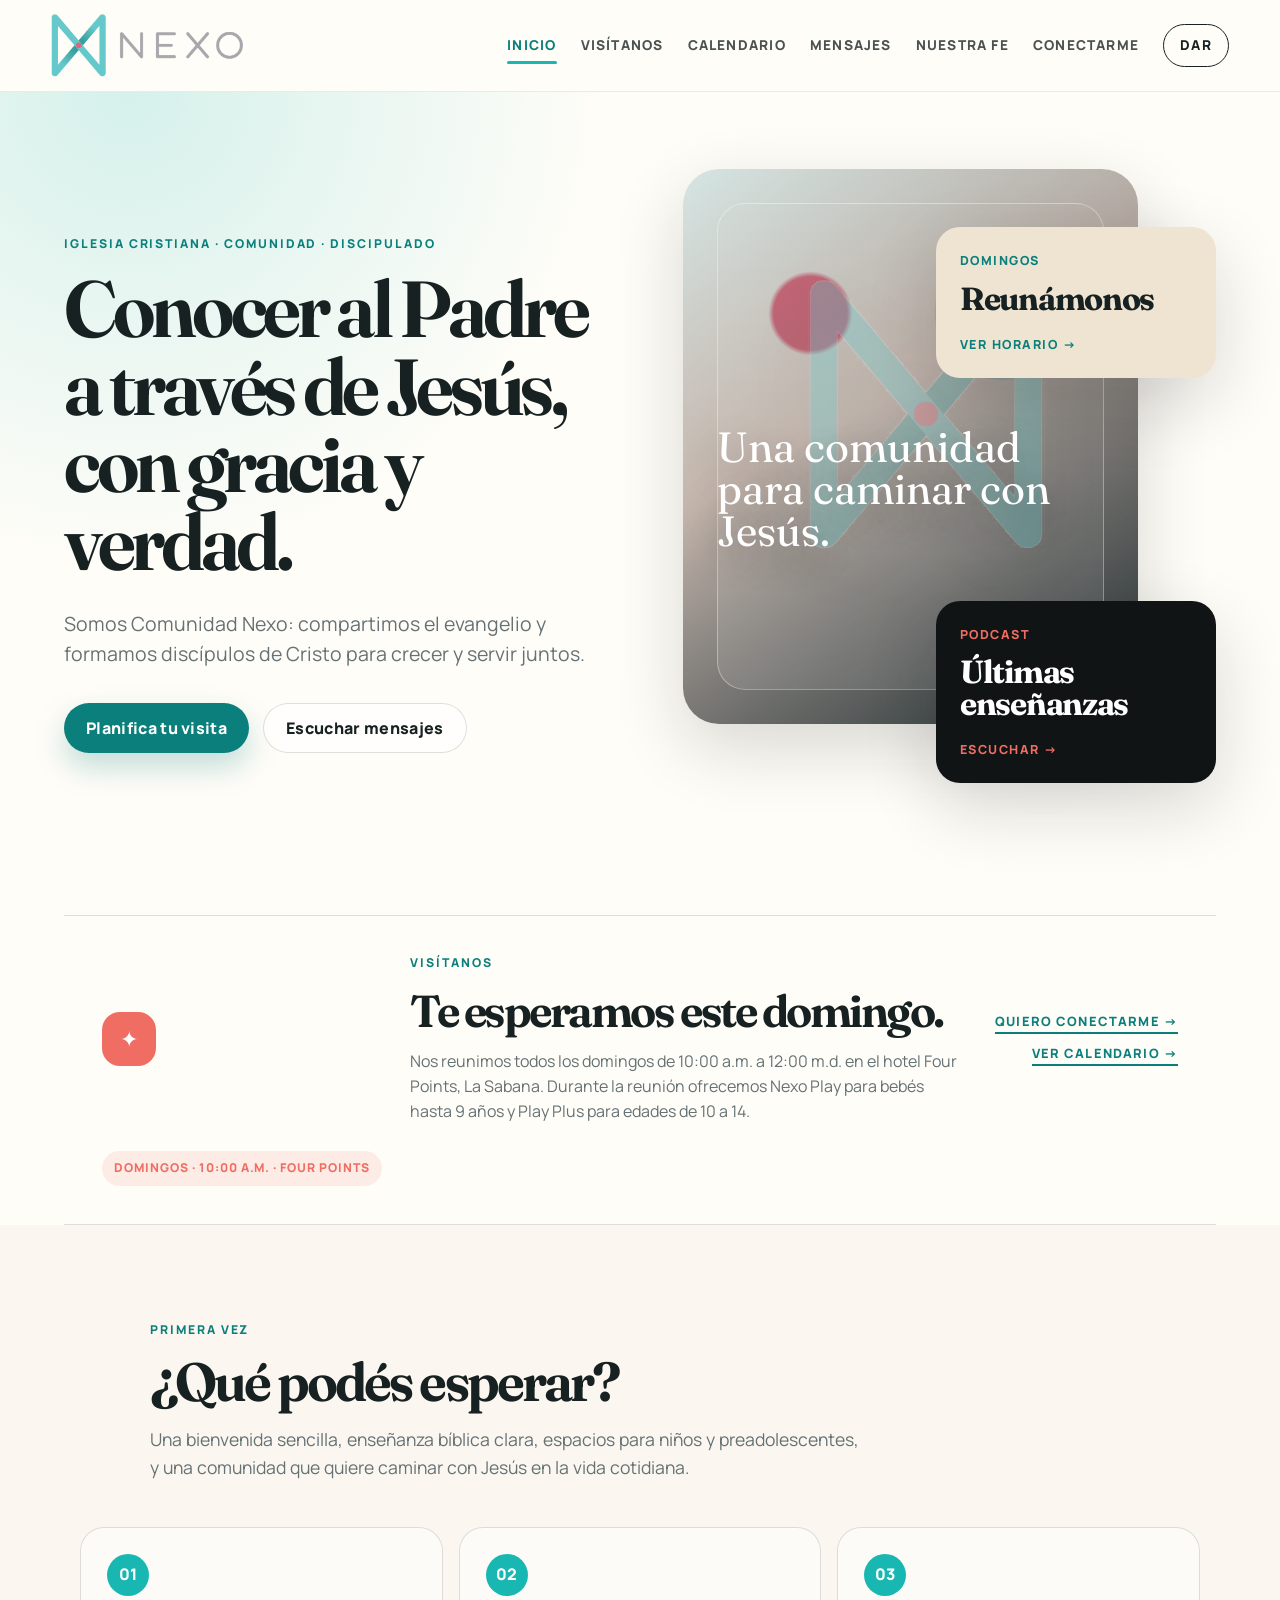
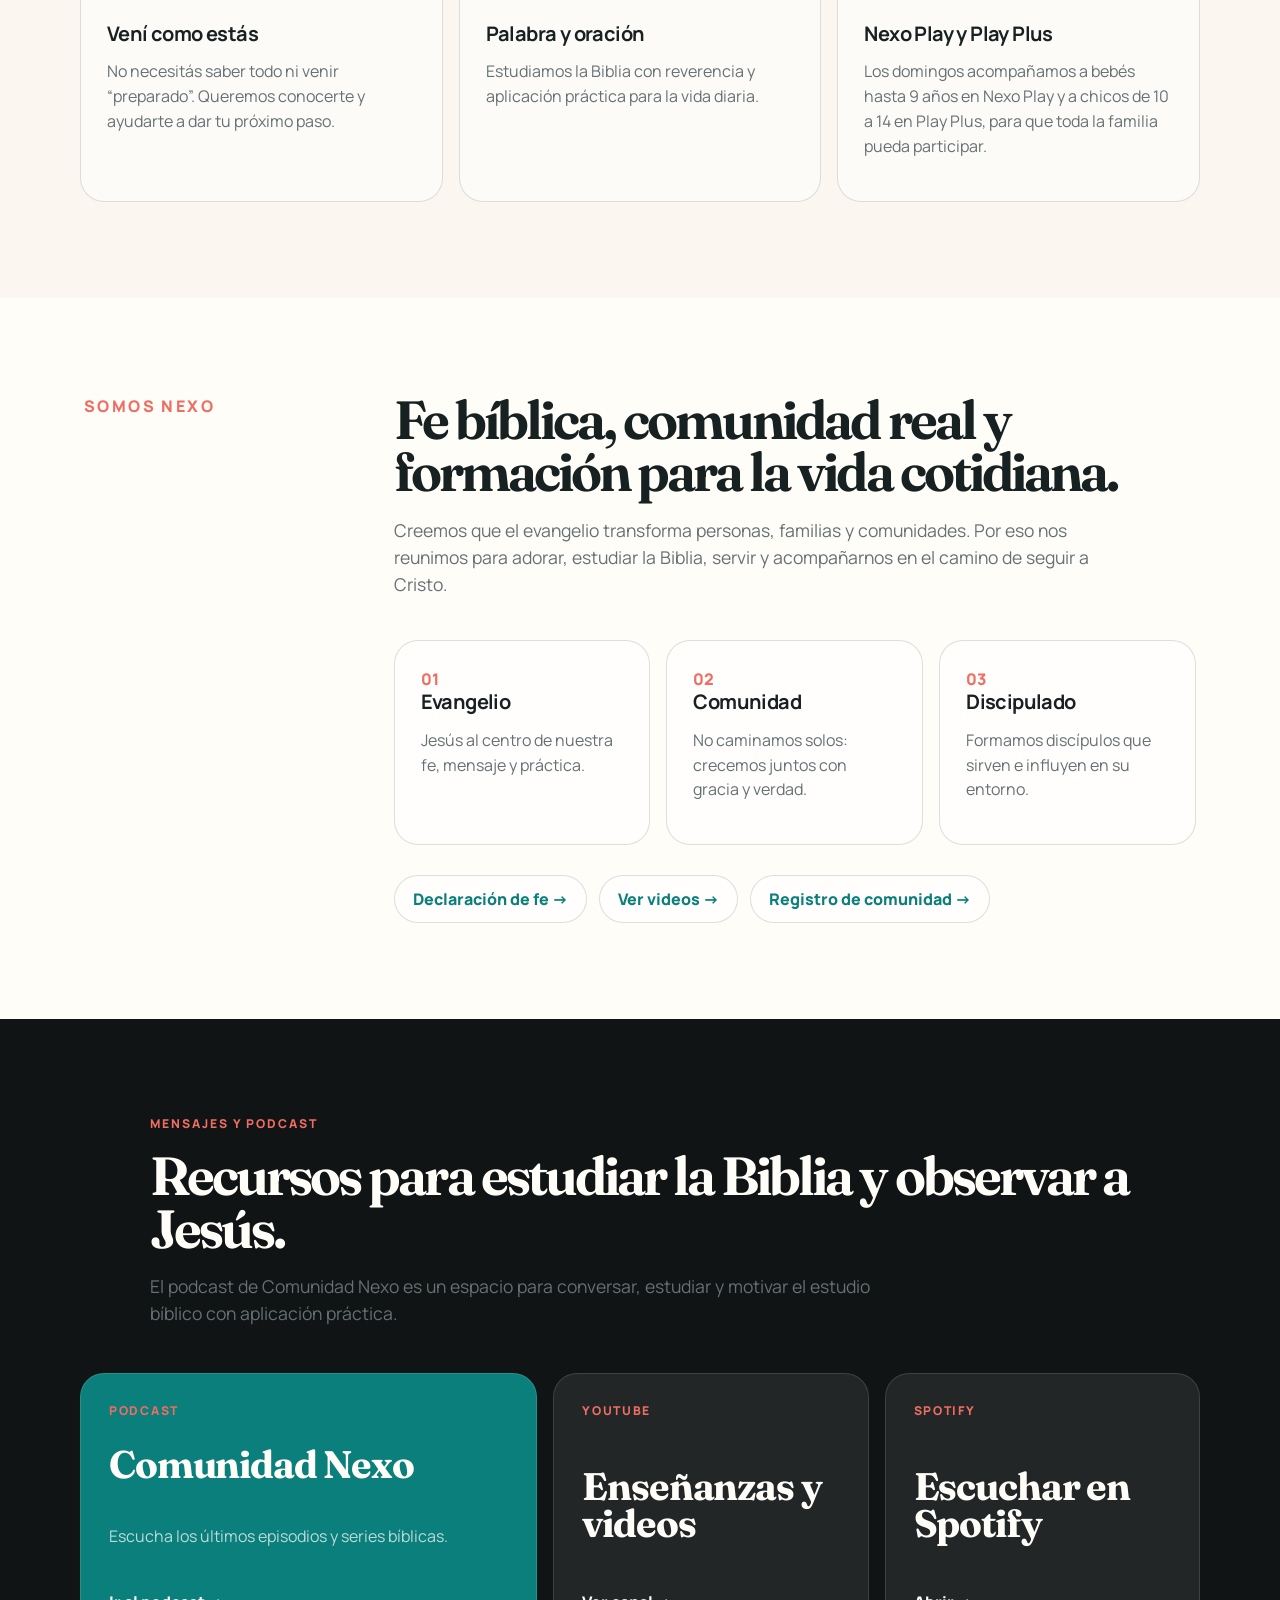
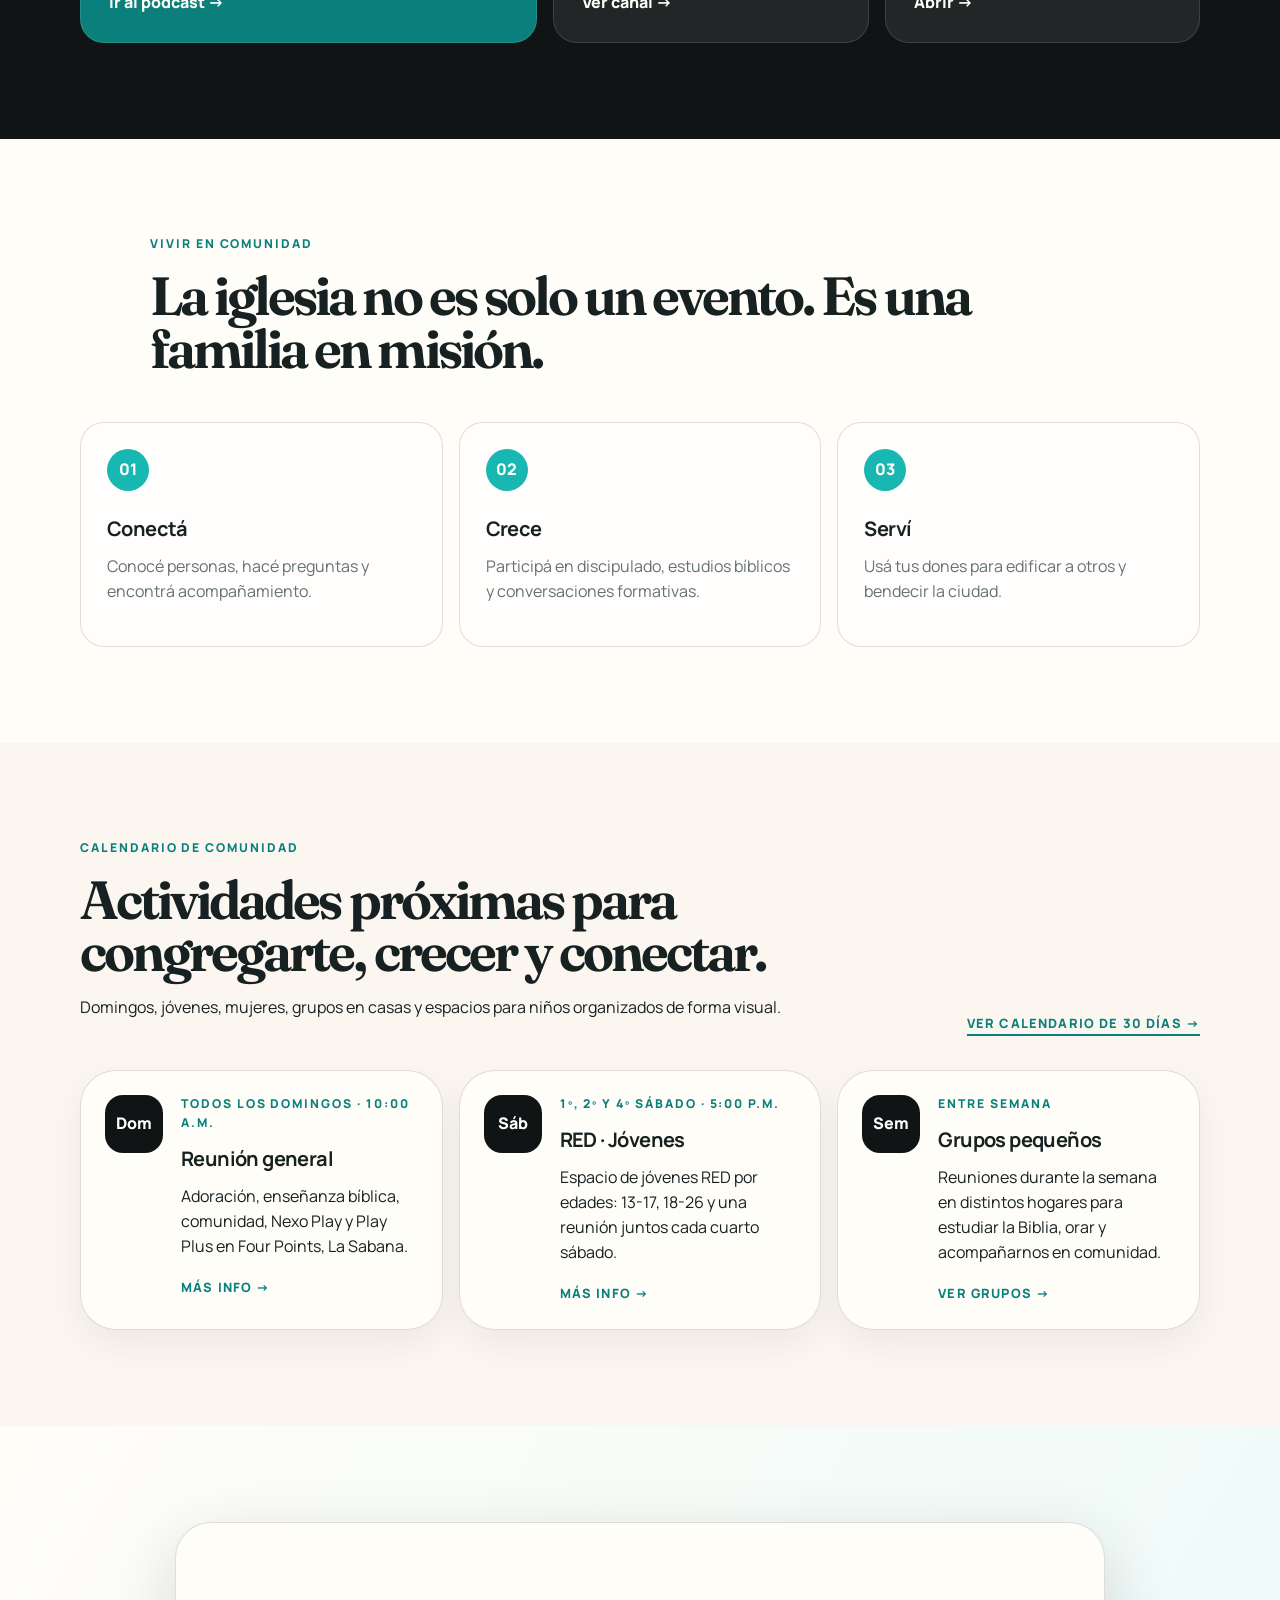
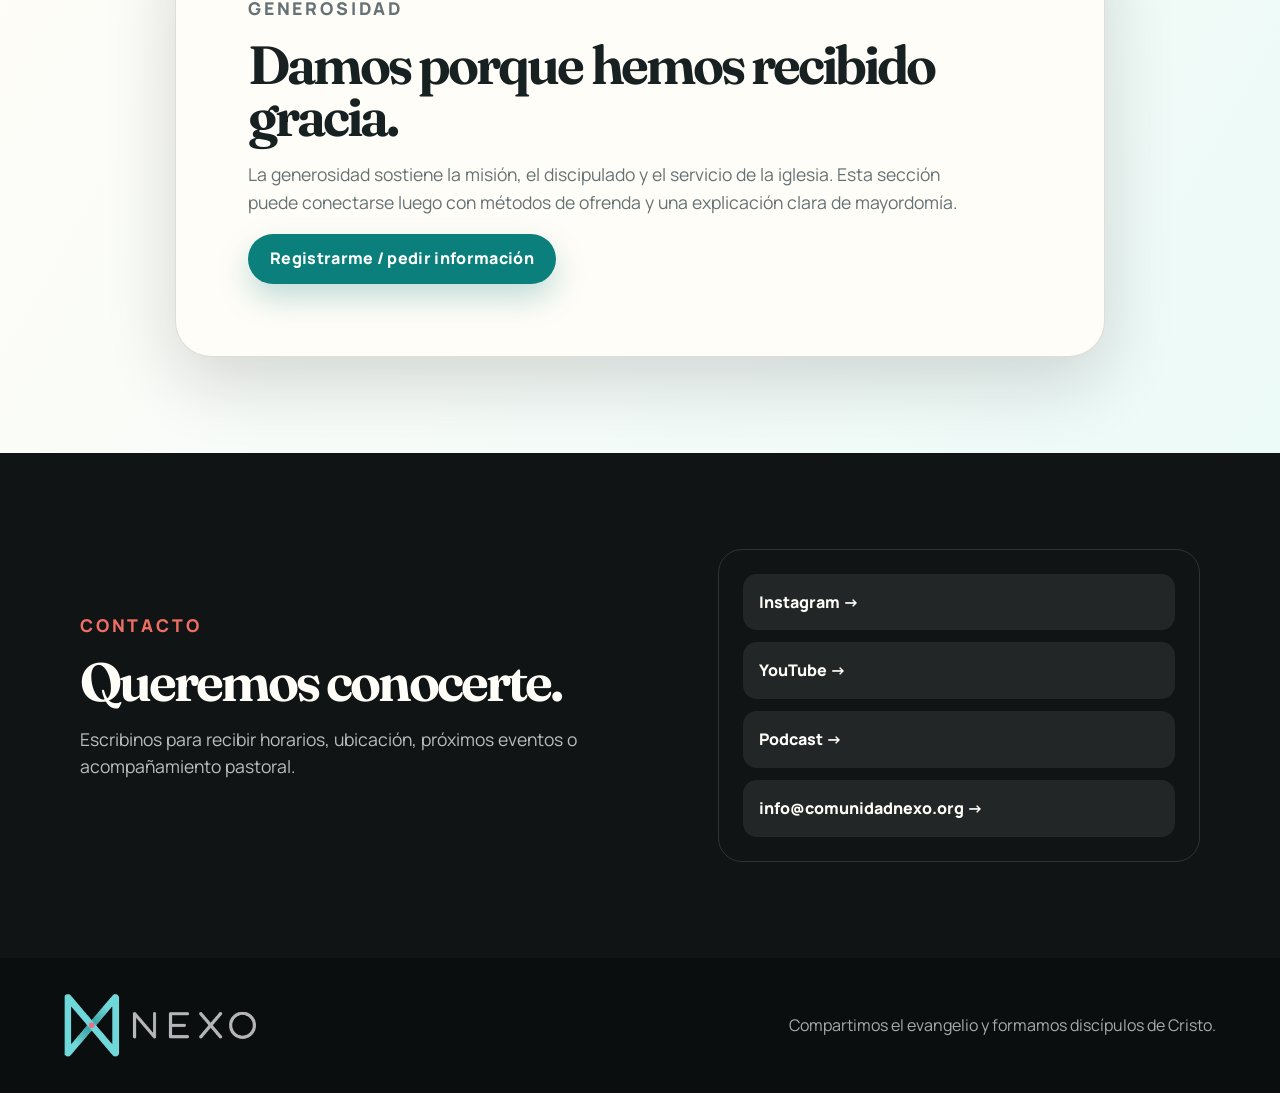
==== index.html @ e455e0e4 "Add real Vertice groups and RED youth details" ====
<!doctype html>
<html lang="es">
<head>
  <meta charset="utf-8" />
  <meta name="viewport" content="width=device-width, initial-scale=1" />
  <title>Comunidad Nexo | Iglesia cristiana</title>
  <meta name="description" content="Comunidad cristiana enfocada en compartir el evangelio y formar discípulos de Cristo con gracia y verdad." />
  <meta property="og:title" content="Comunidad Nexo" />
  <meta property="og:description" content="Conocer al Padre a través de Jesús, con gracia y verdad." />
  <meta property="og:type" content="website" />
  <meta name="theme-color" content="#19b7b2" />
  <link rel="icon" type="image/png" href="assets/nexo-icon-clean-web.png" />
  <link rel="preconnect" href="https://fonts.googleapis.com">
  <link rel="preconnect" href="https://fonts.gstatic.com" crossorigin>
  <link href="https://fonts.googleapis.com/css2?family=Fraunces:opsz,wght@9..144,500;9..144,650;9..144,750&family=Manrope:wght@400;500;600;700;800&display=swap" rel="stylesheet">
  <link rel="stylesheet" href="styles.css?v=20260529-red-vertice" />
</head>
<body>
  <header class="site-header" data-header>
    <a href="index.html" class="brand" aria-label="Comunidad Nexo inicio">
      <img class="brand-logo" src="assets/nexo-logo-clean-web.png" alt="Comunidad Nexo" />
    </a>
    <button class="menu-toggle" data-menu-toggle aria-label="Abrir menú" aria-expanded="false"><span></span><span></span></button>
    <nav class="nav" data-nav aria-label="Navegación principal">
      <a href="index.html" class="active">Inicio</a><a href="index.html#visitanos" class="">Visítanos</a><a href="calendario.html" class="">Calendario</a><a href="videos.html" class="">Mensajes</a><a href="declaracion-de-fe.html" class="">Nuestra fe</a><a href="registro.html" class="">Conectarme</a><a href="index.html#dar" class="nav-pill">Dar</a>
    </nav>
  </header>

  <main id="inicio">
    <section class="hero section-pad">
      <div class="hero-grid">
        <div class="hero-copy reveal">
          <p class="eyebrow">Iglesia cristiana · Comunidad · Discipulado</p>
          <h1>Conocer al Padre a través de Jesús, con gracia y verdad.</h1>
          <p class="lead">Somos Comunidad Nexo: compartimos el evangelio y formamos discípulos de Cristo para crecer y servir juntos.</p>
          <div class="hero-actions">
            <a class="btn btn-primary" href="#visitanos">Planifica tu visita</a>
            <a class="btn btn-ghost" href="#mensajes">Escuchar mensajes</a>
          </div>
        </div>

        <div class="hero-visual reveal" aria-label="Comunidad Nexo">
          <div class="photo-card photo-main">
            <img class="hero-logo-mark" src="assets/nexo-icon-clean-web.png" alt="" aria-hidden="true" />
            <div class="photo-gradient"></div>
            <div class="photo-caption">Una comunidad para caminar con Jesús.</div>
          </div>
          <a class="quick-card card-visit" href="#visitanos">
            <span>Domingos</span>
            <strong>Reunámonos</strong>
            <em>ver horario →</em>
          </a>
          <a class="quick-card card-message" href="#mensajes">
            <span>Podcast</span>
            <strong>Últimas enseñanzas</strong>
            <em>escuchar →</em>
          </a>
        </div>
      </div>
    </section>

    <section id="visitanos" class="visit-strip reveal" aria-labelledby="visit-title">
      <div class="nexo-symbol" aria-hidden="true">✦</div>
      <div>
        <p class="eyebrow">Visítanos</p>
        <h2 id="visit-title">Te esperamos este domingo.</h2>
        <p>Nos reunimos todos los domingos de 10:00 a.m. a 12:00 m.d. en el hotel Four Points, La Sabana. Durante la reunión ofrecemos Nexo Play para bebés hasta 9 años y Play Plus para edades de 10 a 14.</p>
      </div>
      <div class="visit-actions">
        <a class="text-link" href="registro.html">Quiero conectarme →</a>
        <a class="text-link" href="calendario.html">Ver calendario →</a>
      </div>
    </section>

    <section id="que-esperar" class="section-pad soft-section">
      <div class="section-heading reveal">
        <p class="eyebrow">Primera vez</p>
        <h2>¿Qué podés esperar?</h2>
        <p>Una bienvenida sencilla, enseñanza bíblica clara, espacios para niños y preadolescentes, y una comunidad que quiere caminar con Jesús en la vida cotidiana.</p>
      </div>
      <div class="path-grid reveal">
        <article><div class="path-number">01</div><h3>Vení como estás</h3><p>No necesitás saber todo ni venir “preparado”. Queremos conocerte y ayudarte a dar tu próximo paso.</p></article>
        <article><div class="path-number">02</div><h3>Palabra y oración</h3><p>Estudiamos la Biblia con reverencia y aplicación práctica para la vida diaria.</p></article>
        <article><div class="path-number">03</div><h3>Nexo Play y Play Plus</h3><p>Los domingos acompañamos a bebés hasta 9 años en Nexo Play y a chicos de 10 a 14 en Play Plus, para que toda la familia pueda participar.</p></article>
      </div>
    </section>

    <section id="somos" class="split section-pad">
      <div class="section-kicker reveal">Somos Nexo</div>
      <div class="split-content reveal">
        <h2>Fe bíblica, comunidad real y formación para la vida cotidiana.</h2>
        <p>Creemos que el evangelio transforma personas, familias y comunidades. Por eso nos reunimos para adorar, estudiar la Biblia, servir y acompañarnos en el camino de seguir a Cristo.</p>
        <div class="values-grid">
          <article>
            <span>01</span>
            <h3>Evangelio</h3>
            <p>Jesús al centro de nuestra fe, mensaje y práctica.</p>
          </article>
          <article>
            <span>02</span>
            <h3>Comunidad</h3>
            <p>No caminamos solos: crecemos juntos con gracia y verdad.</p>
          </article>
          <article>
            <span>03</span>
            <h3>Discipulado</h3>
            <p>Formamos discípulos que sirven e influyen en su entorno.</p>
          </article>
        </div>
        <div class="internal-links-row reveal">
          <a href="declaracion-de-fe.html">Declaración de fe →</a>
          <a href="videos.html">Ver videos →</a>
          <a href="registro.html">Registro de comunidad →</a>
        </div>
      </div>
    </section>

    <section id="mensajes" class="teaching section-pad dark-section">
      <div class="section-heading reveal">
        <p class="eyebrow">Mensajes y podcast</p>
        <h2>Recursos para estudiar la Biblia y observar a Jesús.</h2>
        <p>El podcast de Comunidad Nexo es un espacio para conversar, estudiar y motivar el estudio bíblico con aplicación práctica.</p>
      </div>
      <div class="teaching-grid reveal">
        <a class="teaching-card featured" href="https://nexo.buzzsprout.com/" target="_blank" rel="noopener">
          <span>Podcast</span>
          <h3>Comunidad Nexo</h3>
          <p>Escucha los últimos episodios y series bíblicas.</p>
          <em>Ir al podcast →</em>
        </a>
        <a class="teaching-card" href="https://www.youtube.com/@comunidadnexo9210" target="_blank" rel="noopener">
          <span>YouTube</span>
          <h3>Enseñanzas y videos</h3>
          <em>Ver canal →</em>
        </a>
        <a class="teaching-card" href="https://open.spotify.com/show/6SeEQK752pXimNSMB2VXi6" target="_blank" rel="noopener">
          <span>Spotify</span>
          <h3>Escuchar en Spotify</h3>
          <em>Abrir →</em>
        </a>
      </div>
    </section>

    <section id="comunidad" class="community section-pad">
      <div class="section-heading reveal">
        <p class="eyebrow">Vivir en comunidad</p>
        <h2>La iglesia no es solo un evento. Es una familia en misión.</h2>
      </div>
      <div class="path-grid reveal">
        <article>
          <div class="path-number">01</div>
          <h3>Conectá</h3>
          <p>Conocé personas, hacé preguntas y encontrá acompañamiento.</p>
        </article>
        <article>
          <div class="path-number">02</div>
          <h3>Crece</h3>
          <p>Participá en discipulado, estudios bíblicos y conversaciones formativas.</p>
        </article>
        <article>
          <div class="path-number">03</div>
          <h3>Serví</h3>
          <p>Usá tus dones para edificar a otros y bendecir la ciudad.</p>
        </article>
      </div>
    </section>

    <section id="calendario" class="events section-pad soft-section calendar-preview-section">
      <div class="events-top reveal">
        <div>
          <p class="eyebrow">Calendario de comunidad</p>
          <h2>Actividades próximas para congregarte, crecer y conectar.</h2>
          <p>Domingos, jóvenes, mujeres, grupos en casas y espacios para niños organizados de forma visual.</p>
        </div>
        <a class="text-link" href="calendario.html">Ver calendario de 30 días →</a>
      </div>
      <div class="upcoming-grid reveal">
        <article class="upcoming-card sunday"><span class="event-date">Dom</span><div><p class="eyebrow">Todos los domingos · 10:00 a.m.</p><h3>Reunión general</h3><p>Adoración, enseñanza bíblica, comunidad, Nexo Play y Play Plus en Four Points, La Sabana.</p><button class="text-link modal-trigger" data-modal-target="modal-cal-domingo">Más info →</button></div></article>
        <article class="upcoming-card youth"><span class="event-date">Sáb</span><div><p class="eyebrow">1º, 2º y 4º sábado · 5:00 p.m.</p><h3>RED · Jóvenes</h3><p>Espacio de jóvenes RED por edades: 13-17, 18-26 y una reunión juntos cada cuarto sábado.</p><button class="text-link modal-trigger" data-modal-target="modal-cal-jovenes">Más info →</button></div></article>
        <article class="upcoming-card groups"><span class="event-date">Sem</span><div><p class="eyebrow">Entre semana</p><h3>Grupos pequeños</h3><p>Reuniones durante la semana en distintos hogares para estudiar la Biblia, orar y acompañarnos en comunidad.</p><a class="text-link" href="calendario.html#grupos">Ver grupos →</a></div></article>
      </div>
    </section>

    <section id="dar" class="giving section-pad">
      <div class="giving-card reveal">
        <p class="eyebrow">Generosidad</p>
        <h2>Damos porque hemos recibido gracia.</h2>
        <p>La generosidad sostiene la misión, el discipulado y el servicio de la iglesia. Esta sección puede conectarse luego con métodos de ofrenda y una explicación clara de mayordomía.</p>
        <a class="btn btn-primary" href="registro.html">Registrarme / pedir información</a>
      </div>
    </section>

    <section id="contacto" class="contact section-pad dark-section">
      <div class="contact-grid reveal">
        <div>
          <p class="eyebrow">Contacto</p>
          <h2>Queremos conocerte.</h2>
          <p>Escribinos para recibir horarios, ubicación, próximos eventos o acompañamiento pastoral.</p>
        </div>
        <div class="contact-card">
          <a href="https://www.instagram.com/comunidad.nexo/" target="_blank" rel="noopener">Instagram →</a>
          <a href="https://www.youtube.com/@comunidadnexo9210" target="_blank" rel="noopener">YouTube →</a>
          <a href="https://nexo.buzzsprout.com/" target="_blank" rel="noopener">Podcast →</a>
          <a href="mailto:info@comunidadnexo.org">info@comunidadnexo.org →</a>
        </div>
      </div>
    </section>
  </main>

  <dialog class="belief-modal event-modal" id="modal-cal-domingo"><button class="modal-close" data-modal-close aria-label="Cerrar">×</button><p class="eyebrow">Domingos · 10:00 a.m. a 12:00 m.d.</p><h2>Reunión general</h2><p>Nos reunimos todos los domingos en el hotel Four Points, La Sabana, para adorar, estudiar la Biblia y vivir comunidad.</p><p><strong>Familias:</strong> durante la reunión hay Nexo Play para bebés hasta 9 años y Play Plus para chicos de 10 a 14.</p><a class="btn btn-primary" href="calendario.html">Abrir calendario</a></dialog>
  <dialog class="belief-modal event-modal" id="modal-cal-jovenes"><button class="modal-close" data-modal-close aria-label="Cerrar">×</button><p class="eyebrow">Jóvenes · Sábados seleccionados</p><h2>RED · Jóvenes</h2><p><strong>Primer sábado:</strong> 13 a 17 años. <strong>Segundo sábado:</strong> 18 a 26 años. <strong>Cuarto sábado:</strong> reunión juntos.</p><p>Todas las reuniones son de 5:00 p.m. a 7:00 p.m. en el hotel Four Points, La Sabana. Coordinan Daniel Arceyut y Andrés Monghalo.</p><a class="btn btn-primary" href="calendario.html">Ver próximas fechas</a></dialog>

  <footer class="footer">
    <div class="brand small">
      <img class="brand-logo footer-logo" src="assets/nexo-logo-clean-web.png" alt="Comunidad Nexo" />
    </div>
    <p>Compartimos el evangelio y formamos discípulos de Cristo.</p>
  </footer>

  <script src="script.js?v=20260529-red-vertice"></script>
</body>
</html>
---- styles.css ----
:root {
  --ink: #172122;
  --muted: #657174;
  --paper: #fbf7f0;
  --white: #fffdf8;
  --teal: #18b7b2;
  --teal-dark: #0a7f7b;
  --coral: #ef6d62;
  --sand: #efe4d2;
  --charcoal: #101415;
  --line: rgba(23, 33, 34, .14);
  --shadow: 0 24px 70px rgba(16, 20, 21, .16);
  --radius-xl: 36px;
  --radius-lg: 24px;
  --radius-md: 16px;
}

* { box-sizing: border-box; }
html { scroll-behavior: smooth; }
body {
  margin: 0;
  font-family: "Manrope", sans-serif;
  color: var(--ink);
  background: var(--white);
  line-height: 1.55;
}

a { color: inherit; text-decoration: none; }
img { max-width: 100%; display: block; }

.site-header {
  position: sticky;
  top: 0;
  z-index: 20;
  display: flex;
  align-items: center;
  justify-content: space-between;
  gap: 24px;
  padding: 14px clamp(18px, 4vw, 54px);
  background: rgba(255, 253, 248, .83);
  backdrop-filter: blur(18px);
  border-bottom: 1px solid rgba(23, 33, 34, .08);
}

.brand { display: inline-flex; align-items: center; gap: 12px; font-weight: 700; letter-spacing: -.02em; min-width: 0; }
.brand-logo { display: block; width: clamp(150px, 15vw, 220px); height: auto; object-fit: contain; }
.footer-logo { width: clamp(132px, 15vw, 210px); filter: brightness(1.08); }
.brand-text strong { color: var(--teal-dark); }
.brand.small { color: var(--white); }
.brand.small .brand-text strong { color: var(--teal); }

.brand-mark {
  position: relative;
  width: 42px;
  height: 42px;
  display: inline-block;
}
.brand-mark::before,
.brand-mark::after {
  content: "";
  position: absolute;
  inset: 18px 7px auto 7px;
  height: 6px;
  background: var(--teal);
  border-radius: 999px;
  transform: rotate(38deg);
  transform-origin: center;
}
.brand-mark::after { transform: rotate(-38deg); }
.node { position: absolute; width: 12px; height: 12px; border-radius: 50%; background: var(--teal); z-index: 1; }
.node-a { top: 4px; left: 4px; }
.node-b { top: 4px; right: 4px; }
.node-c { bottom: 4px; left: 4px; }
.node-d { bottom: 4px; right: 4px; }
.node-center { width: 14px; height: 14px; top: 14px; left: 14px; background: var(--coral); box-shadow: 0 0 0 5px var(--white); }

.nav { display: flex; align-items: center; gap: 24px; font-size: .85rem; font-weight: 800; text-transform: uppercase; letter-spacing: .09em; }
.nav a:not(.nav-pill) { opacity: .78; }
.nav a:hover { color: var(--teal-dark); opacity: 1; }
.nav-pill { padding: 10px 16px; border: 1px solid var(--ink); border-radius: 999px; }
.menu-toggle { display: none; border: 0; background: transparent; width: 44px; height: 44px; }
.menu-toggle span { display: block; height: 2px; background: var(--ink); margin: 7px 0; }

.section-pad { padding: clamp(72px, 10vw, 136px) clamp(20px, 5vw, 72px); }
.hero { padding-top: clamp(54px, 8vw, 106px); background: radial-gradient(circle at 10% 0%, rgba(24, 183, 178, .18), transparent 34%), var(--white); }
.hero-grid { max-width: 1240px; margin: 0 auto; display: grid; grid-template-columns: 1.02fr .98fr; gap: clamp(34px, 6vw, 86px); align-items: center; }
.eyebrow { margin: 0 0 16px; color: var(--teal-dark); font-size: .76rem; text-transform: uppercase; letter-spacing: .16em; font-weight: 900; }
h1, h2, h3 { margin: 0; line-height: .98; letter-spacing: -.055em; }
h1, h2 { font-family: "Fraunces", serif; font-weight: 650; }
h1 { font-size: clamp(3.3rem, 8.4vw, 8rem); max-width: 820px; }
h2 { font-size: clamp(2.3rem, 5.4vw, 5rem); }
h3 { font-size: 1.25rem; letter-spacing: -.03em; }
.lead { max-width: 640px; color: var(--muted); font-size: clamp(1.1rem, 2vw, 1.35rem); margin: 28px 0 0; }
.hero-actions { display: flex; gap: 14px; flex-wrap: wrap; margin-top: 34px; }
.btn { display: inline-flex; align-items: center; justify-content: center; min-height: 50px; padding: 0 22px; border-radius: 999px; font-weight: 900; letter-spacing: .02em; transition: transform .2s ease, box-shadow .2s ease, background .2s ease; }
.btn:hover { transform: translateY(-2px); }
.btn-primary { color: white; background: var(--teal-dark); box-shadow: 0 14px 30px rgba(10, 127, 123, .25); }
.btn-ghost { border: 1px solid var(--line); background: rgba(255,255,255,.55); }

.hero-visual { position: relative; min-height: 650px; }
.photo-card { border-radius: var(--radius-xl); overflow: hidden; box-shadow: var(--shadow); }
.photo-main {
  position: absolute;
  inset: 0 78px 95px 0;
  background:
    linear-gradient(135deg, rgba(16,20,21,.08), rgba(16,20,21,.5)),
    radial-gradient(circle at 28% 26%, rgba(224,94,119,.85) 0 7%, transparent 8%),
    radial-gradient(circle at 70% 26%, rgba(100,198,200,.8) 0 12%, transparent 13%),
    linear-gradient(150deg, #e6f7f5, #f7e3d7 42%, #415256);
}
.photo-main::before {
  content: ""; position: absolute; inset: 34px; border-radius: 28px; border: 1px solid rgba(255,255,255,.34);
  background: linear-gradient(180deg, transparent, rgba(255,255,255,.1));
}
.photo-main::after {
  content: "";
  position: absolute;
  inset: 0;
  background: radial-gradient(circle at 50% 50%, rgba(255,255,255,.08), transparent 44%);
  pointer-events: none;
}
.hero-logo-mark {
  position: absolute;
  width: clamp(190px, 28vw, 360px);
  right: 7%;
  top: 12%;
  opacity: .32;
  filter: saturate(1.05) drop-shadow(0 24px 40px rgba(16,20,21,.18));
}
.photo-caption { position: absolute; left: 34px; bottom: 172px; color: white; font-family: "Fraunces", serif; font-size: clamp(1.8rem, 3.3vw, 3rem); line-height: 1; max-width: 360px; z-index: 2; text-shadow: 0 14px 34px rgba(0,0,0,.34); }
.quick-card { position: absolute; right: 0; width: min(280px, 48vw); padding: 24px; border-radius: var(--radius-lg); background: var(--sand); box-shadow: var(--shadow); }
.quick-card span, .quick-card em { display: block; font-size: .78rem; text-transform: uppercase; letter-spacing: .12em; font-weight: 900; color: var(--teal-dark); font-style: normal; }
.quick-card strong { display: block; margin: 12px 0 20px; font-family: "Fraunces", serif; font-size: 2rem; line-height: 1; letter-spacing: -.04em; }
.card-visit { top: 58px; }
.card-message { bottom: 36px; background: var(--charcoal); color: white; }
.card-message em, .card-message span { color: var(--coral); }

.visit-strip { margin: 0 clamp(20px, 5vw, 72px); padding: 38px; border-block: 1px solid var(--line); display: grid; grid-template-columns: auto 1fr auto; gap: 28px; align-items: center; }
.visit-strip h2 { font-size: clamp(1.8rem, 3.5vw, 3.4rem); }
.visit-strip p:not(.eyebrow) { color: var(--muted); margin-bottom: 0; }
.nexo-symbol { width: 54px; height: 54px; display: grid; place-items: center; border-radius: 18px; color: white; background: var(--coral); font-size: 1.35rem; }
.visit-actions { display: flex; flex-direction: column; align-items: flex-end; gap: 10px; }
.text-link { font-weight: 900; text-transform: uppercase; font-size: .8rem; letter-spacing: .09em; border-bottom: 2px solid currentColor; color: var(--teal-dark); }

.split { max-width: 1240px; margin: 0 auto; display: grid; grid-template-columns: 220px 1fr; gap: clamp(32px, 7vw, 100px); }
.section-kicker { color: var(--coral); font-weight: 900; text-transform: uppercase; letter-spacing: .15em; }
.split-content > p, .section-heading > p:not(.eyebrow), .giving-card p, .contact p { color: var(--muted); font-size: 1.1rem; max-width: 720px; }
.values-grid { display: grid; grid-template-columns: repeat(3, 1fr); gap: 16px; margin-top: 42px; }
.values-grid article, .path-grid article { padding: 26px; border: 1px solid var(--line); border-radius: var(--radius-lg); background: rgba(255,255,255,.55); }
.values-grid span { color: var(--coral); font-weight: 900; }
.values-grid p, .path-grid p, .event-list p { color: var(--muted); }

.dark-section { background: var(--charcoal); color: var(--white); }
.dark-section .eyebrow { color: var(--coral); }
.dark-section p { color: rgba(255,255,255,.72); }
.section-heading { max-width: 980px; margin: 0 auto 46px; }
.teaching-grid { max-width: 1120px; margin: 0 auto; display: grid; grid-template-columns: 1.45fr 1fr 1fr; gap: 16px; }
.teaching-card { min-height: 270px; padding: 28px; border-radius: var(--radius-lg); background: rgba(255,255,255,.08); border: 1px solid rgba(255,255,255,.12); display: flex; flex-direction: column; justify-content: space-between; transition: transform .2s ease, background .2s ease; }
.teaching-card:hover { transform: translateY(-4px); background: rgba(255,255,255,.13); }
.teaching-card.featured { background: var(--teal-dark); }
.teaching-card span { color: var(--coral); font-size: .76rem; font-weight: 900; text-transform: uppercase; letter-spacing: .14em; }
.teaching-card h3 { font-family: "Fraunces", serif; font-size: clamp(1.8rem, 3vw, 3rem); }
.teaching-card em { font-style: normal; font-weight: 900; }

.path-grid { max-width: 1120px; margin: 0 auto; display: grid; grid-template-columns: repeat(3, 1fr); gap: 16px; }
.path-number { width: 42px; height: 42px; border-radius: 50%; display: grid; place-items: center; background: var(--teal); color: white; font-weight: 900; margin-bottom: 28px; }
.soft-section { background: var(--paper); }
.events-top { max-width: 1120px; margin: 0 auto 34px; display: flex; justify-content: space-between; align-items: flex-end; gap: 24px; }
.events-top h2 { max-width: 780px; }
.event-list { max-width: 1120px; margin: 0 auto; display: grid; grid-template-columns: repeat(3, 1fr); gap: 16px; }
.event-list article { padding: 22px; background: var(--white); border-radius: var(--radius-lg); border: 1px solid var(--line); display: flex; gap: 18px; }
.event-date { flex: 0 0 58px; height: 58px; display: grid; place-items: center; border-radius: 18px; background: var(--charcoal); color: white; font-weight: 900; }

.giving { background: linear-gradient(120deg, var(--white), #ecfaf8); }
.giving-card { max-width: 930px; margin: 0 auto; padding: clamp(34px, 6vw, 72px); border-radius: var(--radius-xl); background: var(--white); border: 1px solid var(--line); box-shadow: var(--shadow); }
.contact-grid { max-width: 1120px; margin: 0 auto; display: grid; grid-template-columns: 1fr .8fr; gap: 36px; align-items: center; }
.contact-card { padding: 24px; border: 1px solid rgba(255,255,255,.13); border-radius: var(--radius-lg); display: grid; gap: 12px; }
.contact-card a { padding: 16px; border-radius: 14px; background: rgba(255,255,255,.08); font-weight: 900; }
.footer { padding: 36px clamp(20px, 5vw, 72px); background: #0b0e0f; color: rgba(255,255,255,.65); display: flex; justify-content: space-between; gap: 24px; align-items: center; }

.reveal { opacity: 1; transform: none; }
.reveal.is-visible { opacity: 1; transform: none; }

@media (max-width: 900px) {
  .menu-toggle { display: block; }
  .nav { position: fixed; inset: 81px 16px auto 16px; padding: 22px; border-radius: 24px; background: var(--white); box-shadow: var(--shadow); flex-direction: column; align-items: stretch; transform: translateY(-16px); opacity: 0; pointer-events: none; transition: .2s ease; }
  .nav.is-open { opacity: 1; pointer-events: auto; transform: none; }
  .hero-grid, .split, .contact-grid { grid-template-columns: 1fr; }
  .hero-visual { min-height: 560px; }
  .photo-main { inset: 0 0 110px 0; }
  .visit-strip { grid-template-columns: 1fr; }
  .visit-actions { align-items: flex-start; }
  .values-grid, .teaching-grid, .path-grid, .event-list { grid-template-columns: 1fr; }
  .events-top, .footer { flex-direction: column; align-items: flex-start; }
}

@media (max-width: 560px) {
  .brand-logo { width: 132px; }
  h1 { font-size: clamp(3rem, 17vw, 5.1rem); }
  .hero-visual { min-height: 500px; }
  .quick-card { width: 78%; }
  .card-visit { top: auto; bottom: 154px; }
  .card-message { bottom: 18px; }
}


/* Multipage demo improvements */
.nav a.active { color: var(--teal-dark); opacity: 1; }
.page-hero {
  padding: clamp(86px, 12vw, 150px) clamp(20px, 5vw, 72px) clamp(56px, 8vw, 96px);
  background: radial-gradient(circle at 12% 8%, rgba(24,183,178,.18), transparent 32%), var(--white);
}
.page-hero h1, .page-hero .lead { max-width: 1050px; }
.page-hero h1 { font-size: clamp(3rem, 7vw, 7.2rem); }
.faith-hero { background: radial-gradient(circle at 88% 20%, rgba(239,109,98,.18), transparent 30%), var(--white); }
.video-hero { background: linear-gradient(135deg, var(--charcoal), #243638); color: var(--white); }
.video-hero .lead { color: rgba(255,255,255,.72); }
.register-hero { background: radial-gradient(circle at 20% 0%, rgba(24,183,178,.22), transparent 34%), #f8f1e6; }
.internal-links-row { margin-top: 30px; display: flex; gap: 12px; flex-wrap: wrap; }
.internal-links-row a, .resource-link {
  display: inline-flex; align-items: center; min-height: 48px; padding: 0 18px; border: 1px solid var(--line); border-radius: 999px; font-weight: 900; color: var(--teal-dark); background: rgba(255,255,255,.62);
}
.belief-layout { max-width: 1240px; margin: 0 auto; display: grid; grid-template-columns: .78fr 1.3fr; gap: clamp(32px, 6vw, 78px); align-items: start; }
.belief-aside { position: sticky; top: 104px; padding: 32px; border-radius: var(--radius-xl); background: var(--charcoal); color: var(--white); }
.belief-aside p:not(.eyebrow) { color: rgba(255,255,255,.72); }
.belief-grid { display: grid; grid-template-columns: repeat(2, 1fr); gap: 16px; }
.belief-grid article, .thought-list article, .video-grid article {
  padding: 26px; border-radius: var(--radius-lg); border: 1px solid var(--line); background: var(--white);
}
.belief-grid span, .video-grid span { display:block; margin-bottom: 18px; color: var(--coral); font-weight: 900; letter-spacing: .12em; font-size: .76rem; text-transform: uppercase; }
.belief-grid p, .thought-list p, .video-grid p { color: var(--muted); }
.thinking-section .section-heading { margin-left: 0; }
.thought-list { max-width: 1120px; margin: 0 auto; display: grid; grid-template-columns: repeat(3,1fr); gap: 16px; }
.video-feature { max-width: 1240px; margin: 0 auto; display: grid; grid-template-columns: 1.4fr .65fr; gap: 20px; align-items: stretch; }
.video-placeholder { min-height: 440px; border-radius: var(--radius-xl); background: linear-gradient(135deg, rgba(16,20,21,.85), rgba(10,127,123,.72)), radial-gradient(circle at 76% 22%, rgba(239,109,98,.8), transparent 16%); color: var(--white); padding: clamp(28px, 5vw, 54px); display: flex; align-items: flex-end; box-shadow: var(--shadow); }
.video-placeholder h2 { max-width: 720px; }
.video-placeholder p:not(.eyebrow) { color: rgba(255,255,255,.72); }
.video-side { padding: 28px; border-radius: var(--radius-xl); border: 1px solid var(--line); background: var(--white); display: flex; flex-direction: column; gap: 14px; justify-content: center; }
.video-grid { max-width: 1120px; margin: 0 auto; display: grid; grid-template-columns: repeat(3,1fr); gap: 16px; }
.video-grid a { color: var(--teal-dark); font-weight: 900; }
.registration-layout { max-width: 1240px; margin: 0 auto; display: grid; grid-template-columns: .75fr 1.25fr; gap: clamp(30px, 6vw, 76px); align-items: start; }
.form-intro { padding: 32px; border-radius: var(--radius-xl); background: var(--charcoal); color: var(--white); position: sticky; top: 104px; }
.form-intro p { color: rgba(255,255,255,.72); }
.privacy-note { margin-top: 26px; padding: 18px; border-radius: 18px; background: rgba(255,255,255,.08); color: rgba(255,255,255,.82); }
.community-form { display: grid; grid-template-columns: repeat(2,1fr); gap: 16px; padding: clamp(22px, 4vw, 38px); border-radius: var(--radius-xl); background: var(--white); border: 1px solid var(--line); box-shadow: var(--shadow); }
.community-form label { display: grid; gap: 8px; font-weight: 900; }
.community-form input, .community-form select, .community-form textarea { width: 100%; border: 1px solid var(--line); border-radius: 16px; padding: 14px 15px; font: inherit; background: #fffdfa; color: var(--ink); }
.community-form input:focus, .community-form select:focus, .community-form textarea:focus { outline: 3px solid rgba(24,183,178,.18); border-color: var(--teal); }
.community-form .full { grid-column: 1 / -1; }
.community-form .check { display: flex; align-items: flex-start; gap: 10px; color: var(--muted); font-weight: 700; }
.community-form .check input { width: auto; margin-top: 5px; }
.form-actions { display: flex; gap: 12px; flex-wrap: wrap; }
.form-status { color: var(--teal-dark); font-weight: 900; min-height: 1.5em; }
@media (max-width: 900px) {
  .belief-layout, .video-feature, .registration-layout { grid-template-columns: 1fr; }
  .belief-aside, .form-intro { position: static; }
  .belief-grid, .thought-list, .video-grid, .community-form { grid-template-columns: 1fr; }
}

.video-embed-card { min-height: 440px; border-radius: var(--radius-xl); overflow: hidden; background: var(--charcoal); box-shadow: var(--shadow); }
.video-embed-card iframe { width: 100%; height: 100%; min-height: 440px; border: 0; display: block; }
.video-card img { width: 100%; aspect-ratio: 16 / 9; object-fit: cover; border-radius: 18px; margin-bottom: 18px; background: var(--charcoal); }


/* Full faith declaration document */
.faith-doc-section { background: linear-gradient(180deg, var(--white), var(--paper)); }
.faith-document {
  max-width: 980px;
  margin: 0 auto;
  padding: clamp(28px, 5vw, 64px);
  border: 1px solid var(--line);
  border-radius: var(--radius-xl);
  background: var(--white);
  box-shadow: var(--shadow);
}
.faith-document h2 {
  margin: 3rem 0 1.4rem;
  padding-top: 1.8rem;
  border-top: 1px solid var(--line);
  color: var(--teal-dark);
  font-size: clamp(2rem, 4vw, 3.7rem);
}
.faith-document h2:first-child { margin-top: 0; padding-top: 0; border-top: 0; }
.faith-document h3 {
  margin: 2.2rem 0 .85rem;
  font-family: "Fraunces", serif;
  font-size: clamp(1.55rem, 2.5vw, 2.4rem);
  color: var(--ink);
}
.faith-document p { color: #384649; font-size: 1.03rem; line-height: 1.78; margin: .8rem 0; }
.faith-document .support-label {
  margin-top: 1.3rem;
  color: var(--coral);
  font-size: .78rem;
  font-weight: 900;
  text-transform: uppercase;
  letter-spacing: .15em;
}
.faith-document .scripture-ref {
  margin: 1.05rem 0 .2rem;
  color: var(--teal-dark);
  font-weight: 900;
  line-height: 1.35;
}
@media (max-width: 560px) {
  .faith-document { padding: 22px; border-radius: 24px; }
  .faith-document p { font-size: .98rem; }
}


/* UX polish pass from content creation agent */
[id] { scroll-margin-top: 112px; }
.nav a { white-space: nowrap; }
.nav a.active { position: relative; }
.nav a.active::after { content: ""; position: absolute; left: 0; right: 0; bottom: -8px; height: 3px; border-radius: 999px; background: var(--teal); }
.site-header a:focus-visible, .btn:focus-visible, input:focus-visible, textarea:focus-visible, select:focus-visible { outline: 3px solid rgba(24,183,178,.35); outline-offset: 3px; }
.media-chips { max-width: 1120px; margin: -44px auto 0; padding: 0 clamp(20px,5vw,72px); display: flex; gap: 10px; flex-wrap: wrap; }
.media-chips a { display: inline-flex; min-height: 42px; align-items: center; padding: 0 16px; border-radius: 999px; background: var(--white); border: 1px solid var(--line); color: var(--teal-dark); font-weight: 900; box-shadow: 0 12px 30px rgba(16,20,21,.08); }
.faith-summary-grid { max-width: 1240px; margin: 0 auto 24px; display: grid; grid-template-columns: repeat(3,1fr); gap: 16px; }
.faith-summary-grid article { padding: 24px; border-radius: var(--radius-lg); background: var(--charcoal); color: var(--white); }
.faith-summary-grid h3 { font-family: "Fraunces", serif; font-size: 1.55rem; }
.faith-summary-grid p { color: rgba(255,255,255,.72); }
.faith-layout { max-width: 1240px; margin: 0 auto; display: grid; grid-template-columns: 270px 1fr; gap: 28px; align-items: start; }
.faith-toc { position: sticky; top: 96px; padding: 22px; border-radius: var(--radius-lg); background: rgba(255,253,248,.92); border: 1px solid var(--line); box-shadow: 0 16px 46px rgba(16,20,21,.08); max-height: calc(100vh - 120px); overflow: auto; }
.faith-toc a { display: block; padding: 9px 0; border-bottom: 1px solid rgba(23,33,34,.08); color: var(--teal-dark); font-weight: 900; font-size: .92rem; }
.visit-strip::after { content: "Domingos · 10:00 a.m. · Four Points"; display: inline-flex; align-items: center; justify-content: center; padding: 8px 12px; border-radius: 999px; background: rgba(239,109,98,.12); color: var(--coral); font-weight: 900; font-size: .76rem; text-transform: uppercase; letter-spacing: .08em; }
.admin-export { display: none !important; }
@media (max-width: 1000px) { .faith-layout { grid-template-columns: 1fr; } .faith-toc { position: static; max-height: none; } }
@media (max-width: 900px) { .faith-summary-grid { grid-template-columns: 1fr; } .media-chips { margin-top: 18px; } }


/* Interactive faith UX + calmer typography scale */
:root { --hero-max: 5.6rem; --page-hero-max: 4.8rem; }
h1 { font-size: clamp(2.65rem, 6.2vw, var(--hero-max)); }
h2 { font-size: clamp(2rem, 4.2vw, 4rem); }
.section-pad { padding: clamp(56px, 7.5vw, 104px) clamp(20px, 5vw, 72px); }
.hero { padding-top: clamp(42px, 6vw, 82px); }
.page-hero { padding: clamp(64px, 8vw, 106px) clamp(20px, 5vw, 72px) clamp(42px, 6vw, 72px); }
.page-hero h1 { font-size: clamp(2.35rem, 5.2vw, var(--page-hero-max)); max-width: 980px; }
.hero-grid { gap: clamp(28px, 5vw, 68px); }
.lead { font-size: clamp(1.02rem, 1.6vw, 1.22rem); }

.belief-interactive { margin-bottom: 34px; }
.interactive-heading { margin-bottom: 22px; max-width: 820px; }
.interactive-heading h2 { font-size: clamp(2rem, 3.8vw, 3.4rem); }
.interactive-heading p:not(.eyebrow) { color: var(--muted); font-size: 1.05rem; }
.identity-card-grid { display: grid; grid-template-columns: repeat(3, 1fr); gap: 16px; }
.identity-card { min-height: 285px; padding: 26px; border: 1px solid var(--line); border-radius: var(--radius-xl); background: linear-gradient(180deg, var(--white), #f7f0e6); display: flex; flex-direction: column; align-items: flex-start; box-shadow: 0 18px 50px rgba(16,20,21,.08); }
.identity-card span { color: var(--coral); font-weight: 900; letter-spacing: .12em; font-size: .78rem; }
.identity-card h3 { margin-top: 28px; font-family: "Fraunces", serif; font-size: clamp(1.75rem, 2.8vw, 2.6rem); }
.identity-card p { color: var(--muted); }
.identity-card .text-link { margin-top: auto; border: 0; background: transparent; padding: 0; cursor: pointer; font-family: inherit; }
.mission-card { background: radial-gradient(circle at 20% 0%, rgba(24,183,178,.2), transparent 36%), var(--white); }
.vision-card { background: radial-gradient(circle at 80% 0%, rgba(239,109,98,.18), transparent 36%), var(--white); }
.focus-card { background: linear-gradient(135deg, var(--charcoal), #22383a); color: var(--white); }
.focus-card p { color: rgba(255,255,255,.72); }
.values-accordion-grid { display: grid; grid-template-columns: repeat(2, 1fr); gap: 14px; }
.value-accordion { border: 1px solid var(--line); border-radius: 22px; background: var(--white); overflow: hidden; box-shadow: 0 12px 34px rgba(16,20,21,.06); }
.value-accordion summary { list-style: none; cursor: pointer; display: flex; align-items: center; gap: 14px; padding: 20px 22px; font-weight: 900; }
.value-accordion summary::-webkit-details-marker { display: none; }
.value-accordion summary::after { content: "+"; margin-left: auto; color: var(--teal-dark); font-size: 1.35rem; }
.value-accordion[open] summary::after { content: "–"; }
.value-accordion summary span { width: 36px; height: 36px; display: grid; place-items: center; border-radius: 50%; background: rgba(24,183,178,.12); color: var(--teal-dark); font-size: .78rem; }
.value-accordion p { margin: 0; padding: 0 22px 18px; color: var(--muted); }
.value-accordion .support-label { padding-bottom: 6px; color: var(--coral); }
.value-accordion .scripture-ref { color: var(--teal-dark); font-size: .92rem; }
.doctrine-intro { padding: 30px; border-radius: var(--radius-xl); background: var(--charcoal); color: var(--white); margin: 24px 0; }
.doctrine-intro h2 { color: var(--white); margin: 0 0 10px; padding: 0; border: 0; }
.doctrine-intro p:not(.eyebrow) { color: rgba(255,255,255,.72); max-width: 780px; }
.belief-modal { width: min(720px, calc(100vw - 32px)); border: 0; border-radius: 30px; padding: clamp(28px, 5vw, 48px); background: var(--white); color: var(--ink); box-shadow: 0 40px 120px rgba(0,0,0,.34); }
.belief-modal::backdrop { background: rgba(16,20,21,.58); backdrop-filter: blur(8px); }
.belief-modal h2 { font-size: clamp(2rem, 4vw, 3.2rem); }
.belief-modal p { color: var(--muted); font-size: 1.05rem; }
.modal-close { position: absolute; right: 18px; top: 14px; width: 42px; height: 42px; border: 0; border-radius: 50%; background: rgba(23,33,34,.08); font-size: 1.5rem; cursor: pointer; }
.scripture-block { margin-top: 20px; padding: 16px 18px; border-radius: 18px; background: var(--paper); }
.scripture-block summary { cursor: pointer; font-weight: 900; color: var(--teal-dark); }
.faith-document h2 { font-size: clamp(1.9rem, 3.2vw, 3rem); }
.faith-document h3 { font-size: clamp(1.35rem, 2vw, 2rem); }
@media (max-width: 900px) { .identity-card-grid, .values-accordion-grid { grid-template-columns: 1fr; } }
@media (max-width: 560px) { h1 { font-size: clamp(2.55rem, 13vw, 4rem); } .page-hero h1 { font-size: clamp(2.25rem, 11vw, 3.6rem); } }

.focus-card h3 { color: var(--white); }
.focus-card .text-link { color: var(--coral); }
.faith-toc { scrollbar-width: thin; }
.faith-toc::after { content: ""; display: block; height: 8px; }


/* Calendar and faith rework */
.values-modal-grid { display: grid; grid-template-columns: repeat(3, 1fr); gap: 16px; }
.value-card { min-height: 230px; padding: 24px; border-radius: var(--radius-xl); border: 1px solid var(--line); background: var(--white); box-shadow: 0 16px 42px rgba(16,20,21,.07); display: flex; flex-direction: column; align-items: flex-start; }
.value-card:nth-child(odd) { background: radial-gradient(circle at 100% 0%, rgba(24,183,178,.14), transparent 34%), var(--white); }
.value-card:nth-child(even) { background: radial-gradient(circle at 0% 0%, rgba(239,109,98,.13), transparent 34%), var(--white); }
.value-card span { color: var(--coral); font-weight: 900; letter-spacing: .14em; font-size: .76rem; }
.value-card h3 { margin-top: 22px; font-family: "Fraunces", serif; font-size: clamp(1.6rem, 2.5vw, 2.3rem); }
.value-card p { color: var(--muted); }
.value-card .text-link { margin-top: auto; border: 0; background: transparent; padding: 0; cursor: pointer; font-family: inherit; }
.doctrine-accordion-list { display: grid; gap: 12px; }
.doctrine-accordion { border: 1px solid var(--line); border-radius: 22px; background: #fffdf8; overflow: hidden; box-shadow: 0 12px 34px rgba(16,20,21,.055); }
.doctrine-accordion summary { list-style: none; cursor: pointer; display: flex; align-items: center; gap: 14px; padding: 20px 22px; }
.doctrine-accordion summary::-webkit-details-marker { display: none; }
.doctrine-accordion summary::after { content: "+"; margin-left: auto; color: var(--teal-dark); font-size: 1.45rem; font-weight: 900; }
.doctrine-accordion[open] summary::after { content: "–"; }
.doctrine-accordion summary span { width: 38px; height: 38px; display: grid; place-items: center; border-radius: 50%; background: rgba(24,183,178,.13); color: var(--teal-dark); font-weight: 900; font-size: .78rem; }
.doctrine-accordion summary strong { font-family: "Fraunces", serif; font-size: clamp(1.25rem, 2vw, 1.85rem); letter-spacing: -.04em; }
.doctrine-body { padding: 0 22px 24px 74px; }
.doctrine-body p { margin-top: .65rem; }
.calendar-hero { background: radial-gradient(circle at 18% 4%, rgba(24,183,178,.22), transparent 33%), radial-gradient(circle at 86% 20%, rgba(239,109,98,.18), transparent 28%), var(--white); }
.calendar-shell { max-width: 1240px; margin: 0 auto; display: grid; grid-template-columns: .42fr .58fr; gap: clamp(24px, 5vw, 54px); align-items: start; }
.calendar-intro { position: sticky; top: 104px; padding: 30px; border-radius: var(--radius-xl); background: var(--charcoal); color: var(--white); box-shadow: var(--shadow); }
.calendar-intro p { color: rgba(255,255,255,.72); }
.calendar-legend { display: flex; flex-wrap: wrap; gap: 12px 16px; margin-top: 24px; font-weight: 800; font-size: .9rem; color: rgba(255,255,255,.78); }
.legend-dot { width: 12px; height: 12px; border-radius: 50%; display: inline-block; margin-right: -8px; align-self: center; }
.legend-dot.general { background: var(--teal); } .legend-dot.youth { background: var(--coral); } .legend-dot.women { background: #d99bff; } .legend-dot.kids { background: #f5c542; } .legend-dot.groups { background: #8ccf7e; }
.calendar-board { display: grid; grid-template-columns: repeat(7, minmax(0, 1fr)); gap: 10px; }
.calendar-day { min-height: 142px; padding: 12px; border: 1px solid var(--line); border-radius: 20px; background: var(--white); box-shadow: 0 10px 26px rgba(16,20,21,.05); display: flex; flex-direction: column; gap: 8px; }
.calendar-day.today { outline: 3px solid rgba(24,183,178,.22); }
.calendar-date { display: flex; justify-content: space-between; align-items: center; gap: 6px; font-weight: 900; }
.calendar-date span:first-child { width: 34px; height: 34px; border-radius: 50%; display: grid; place-items: center; background: var(--paper); }
.calendar-date em { font-style: normal; color: var(--muted); font-size: .76rem; text-transform: uppercase; letter-spacing: .08em; }
.calendar-event { border: 0; width: 100%; text-align: left; border-radius: 14px; padding: 9px 10px; color: var(--ink); font-family: inherit; font-weight: 900; cursor: pointer; background: rgba(24,183,178,.12); }
.calendar-event small { display: block; margin-top: 2px; color: var(--muted); font-weight: 800; }
.calendar-event.general { background: rgba(24,183,178,.16); }
.calendar-event.youth { background: rgba(239,109,98,.16); }
.calendar-event.women { background: rgba(217,155,255,.22); }
.calendar-event.kids { background: rgba(245,197,66,.24); }
.calendar-event.groups { background: rgba(140,207,126,.2); }
.upcoming-grid { max-width: 1120px; margin: 0 auto; display: grid; grid-template-columns: repeat(3, 1fr); gap: 16px; }
.upcoming-card { padding: 24px; border-radius: var(--radius-xl); border: 1px solid var(--line); background: var(--white); display: flex; gap: 18px; box-shadow: 0 14px 36px rgba(16,20,21,.06); }
.upcoming-card .text-link { border: 0; background: transparent; padding: 0; cursor: pointer; font-family: inherit; }
.small-groups-grid { max-width: 1120px; margin: 0 auto; display: grid; grid-template-columns: repeat(3, 1fr); gap: 16px; }
.small-groups-grid article { padding: 26px; border-radius: var(--radius-xl); border: 1px solid var(--line); background: var(--white); }
.small-groups-grid span { color: var(--coral); font-weight: 900; text-transform: uppercase; letter-spacing: .12em; font-size: .76rem; }
.small-groups-grid p, .small-groups-grid dd { color: var(--muted); }
.small-groups-grid dl { display: grid; grid-template-columns: auto 1fr; gap: 6px 14px; margin-top: 18px; }
.small-groups-grid dt { font-weight: 900; color: var(--teal-dark); }
.small-groups-grid dd { margin: 0; }
.family-card { max-width: 1120px; margin: 0 auto; padding: clamp(30px, 5vw, 54px); border-radius: var(--radius-xl); background: linear-gradient(135deg, var(--charcoal), #243638); color: var(--white); display: grid; grid-template-columns: 1fr auto; gap: 24px; align-items: end; box-shadow: var(--shadow); }
.family-card p { color: rgba(255,255,255,.74); max-width: 760px; }
.event-modal .btn { margin-top: 16px; }
@media (max-width: 1100px) { .calendar-shell { grid-template-columns: 1fr; } .calendar-intro { position: static; } .calendar-board { grid-template-columns: repeat(2, minmax(0, 1fr)); } .values-modal-grid, .upcoming-grid, .small-groups-grid { grid-template-columns: 1fr 1fr; } }
@media (max-width: 700px) { .calendar-board, .values-modal-grid, .upcoming-grid, .small-groups-grid, .family-card { grid-template-columns: 1fr; } .calendar-day { min-height: auto; } .doctrine-body { padding-left: 22px; } }


/* Calendar readability pass: spacious agenda instead of cramped month cells */
.calendar-section { background: linear-gradient(180deg, var(--white), #fbf7f0); }
.calendar-shell { grid-template-columns: 0.86fr 1.14fr; gap: clamp(34px, 6vw, 72px); }
.calendar-intro { border-radius: 34px; }
.agenda-board {
  display: grid;
  grid-template-columns: repeat(2, minmax(280px, 1fr));
  gap: 18px;
  align-items: stretch;
}
.calendar-day {
  min-height: 0;
  padding: 0;
  border-radius: 28px;
  background: var(--white);
  overflow: hidden;
  display: grid;
  grid-template-columns: 112px 1fr;
  gap: 0;
}
.calendar-day.today { outline: none; border-color: rgba(24,183,178,.38); box-shadow: 0 18px 52px rgba(24,183,178,.16); }
.calendar-date {
  padding: 20px 16px;
  align-content: center;
  justify-content: center;
  display: grid;
  gap: 7px;
  background: var(--charcoal);
  color: var(--white);
  text-align: center;
}
.calendar-date span:first-child {
  width: 54px;
  height: 54px;
  margin: 0 auto;
  background: rgba(255,255,255,.12);
  color: var(--white);
  font-size: 1.45rem;
}
.calendar-date em { color: rgba(255,255,255,.7); font-size: .78rem; }
.calendar-event-stack { padding: 18px; display: grid; gap: 10px; align-content: center; }
.calendar-event {
  border-radius: 18px;
  padding: 15px 16px;
  min-height: 92px;
  display: grid;
  align-content: center;
  font-size: 1rem;
  line-height: 1.15;
  box-shadow: inset 0 0 0 1px rgba(255,255,255,.4);
}
.calendar-event small { margin-top: 7px; font-size: .82rem; line-height: 1.25; }
.calendar-empty { display: none; }
.calendar-note {
  grid-column: 1 / -1;
  margin: 0 0 4px;
  padding: 16px 18px;
  border-radius: 22px;
  background: rgba(24,183,178,.1);
  color: var(--teal-dark);
  font-weight: 900;
}
@media (max-width: 1100px) {
  .calendar-shell { grid-template-columns: 1fr; }
  .agenda-board { grid-template-columns: repeat(2, minmax(0, 1fr)); }
}
@media (max-width: 760px) {
  .agenda-board { grid-template-columns: 1fr; }
  .calendar-day { grid-template-columns: 92px 1fr; border-radius: 24px; }
  .calendar-date { padding: 16px 10px; }
  .calendar-date span:first-child { width: 46px; height: 46px; font-size: 1.2rem; }
  .calendar-event { min-height: auto; }
}


/* Month calendar pass: Monday-first grid with month navigation */
.calendar-shell { display: grid; grid-template-columns: 360px 1fr; max-width: 1320px; }
.month-calendar-panel {
  min-width: 0;
  padding: clamp(18px, 3vw, 28px);
  border-radius: 34px;
  background: rgba(255,253,248,.78);
  border: 1px solid var(--line);
  box-shadow: 0 22px 70px rgba(16,20,21,.08);
}
.calendar-toolbar {
  display: flex;
  align-items: center;
  justify-content: space-between;
  gap: 18px;
  margin-bottom: 18px;
}
.calendar-toolbar h3 {
  font-family: "Fraunces", serif;
  font-size: clamp(1.8rem, 3vw, 2.7rem);
  text-transform: capitalize;
  letter-spacing: -.05em;
}
.calendar-nav-btn {
  width: 48px;
  height: 48px;
  border: 1px solid var(--line);
  border-radius: 50%;
  background: var(--white);
  color: var(--teal-dark);
  font-size: 2rem;
  line-height: 1;
  cursor: pointer;
  box-shadow: 0 10px 24px rgba(16,20,21,.07);
}
.calendar-nav-btn:hover { background: rgba(24,183,178,.1); }
.month-board {
  display: grid !important;
  grid-template-columns: repeat(7, minmax(0, 1fr)) !important;
  gap: 10px;
  align-items: stretch;
}
.calendar-weekday {
  padding: 0 8px 8px;
  color: var(--teal-dark);
  font-size: .75rem;
  font-weight: 900;
  text-transform: uppercase;
  letter-spacing: .12em;
  text-align: center;
}
.month-day {
  min-height: 142px;
  padding: 10px;
  border-radius: 20px;
  border: 1px solid rgba(23,33,34,.11);
  background: var(--white);
  box-shadow: 0 8px 22px rgba(16,20,21,.045);
  display: flex;
  flex-direction: column;
  gap: 8px;
}
.month-day.is-empty {
  background: rgba(255,253,248,.42);
  border-style: dashed;
  box-shadow: none;
}
.month-day.today {
  border-color: rgba(24,183,178,.58);
  box-shadow: 0 0 0 3px rgba(24,183,178,.16), 0 14px 34px rgba(16,20,21,.07);
}
.month-day.has-events { background: linear-gradient(180deg, #fffdf8, #fff9ef); }
.month-day-number {
  width: 34px;
  height: 34px;
  display: grid;
  place-items: center;
  border-radius: 50%;
  background: var(--paper);
  font-weight: 900;
}
.month-event-stack { display: grid; gap: 6px; }
.month-event {
  border: 0;
  border-radius: 12px;
  padding: 8px 9px;
  text-align: left;
  color: var(--ink);
  font-family: inherit;
  cursor: pointer;
  line-height: 1.15;
  min-width: 0;
}
.month-event strong {
  display: block;
  font-size: .78rem;
  letter-spacing: -.02em;
}
.month-event small {
  display: block;
  margin-top: 3px;
  color: rgba(23,33,34,.66);
  font-size: .68rem;
  font-weight: 850;
}
.month-event.general { background: rgba(24,183,178,.16); }
.month-event.youth { background: rgba(239,109,98,.16); }
.month-event.women { background: rgba(217,155,255,.22); }
.month-event.kids { background: rgba(245,197,66,.24); }
.month-event.groups { background: rgba(140,207,126,.22); }
@media (max-width: 1180px) {
  .calendar-shell { grid-template-columns: 1fr; }
  .calendar-intro { position: static; }
}
@media (max-width: 820px) {
  .month-calendar-panel { padding: 16px; overflow-x: auto; }
  .month-board { min-width: 760px; }
  .calendar-toolbar { min-width: 760px; }
}
@media (max-width: 560px) {
  .calendar-toolbar h3 { font-size: 1.65rem; }
  .month-day { min-height: 132px; }
}

.calendar-toolbar h3 { text-transform: none; }


/* Real Vértice groups data */
.month-day { min-height: 168px; }
.month-event { padding: 7px 8px; }
.month-event strong { font-size: .72rem; }
.month-event small { font-size: .63rem; }
.month-event.closed { opacity: .58; filter: grayscale(.15); }
.month-event.closed::after {
  content: "Cerrado";
  display: inline-block;
  margin-top: 4px;
  padding: 2px 6px;
  border-radius: 999px;
  background: rgba(23,33,34,.1);
  color: rgba(23,33,34,.68);
  font-size: .58rem;
  font-weight: 900;
  text-transform: uppercase;
  letter-spacing: .08em;
}
.event-meta-grid {
  display: grid;
  grid-template-columns: repeat(2, 1fr);
  gap: 10px;
  margin: 18px 0;
}
.event-meta-grid p {
  margin: 0;
  padding: 12px 14px;
  border-radius: 16px;
  background: var(--paper);
}
.event-meta-grid strong { display: block; color: var(--teal-dark); font-size: .76rem; text-transform: uppercase; letter-spacing: .1em; }
.vertice-groups-grid { grid-template-columns: repeat(2, 1fr); }
.vertice-group-card.closed { background: linear-gradient(180deg, #fffdf8, #f7e8e3); }
.vertice-group-card.closed span { color: var(--coral); }
.vertice-group-card h3 { font-family: "Fraunces", serif; font-size: clamp(1.35rem, 2vw, 1.9rem); }
.vertice-group-card dl { grid-template-columns: 96px 1fr; }
@media (max-width: 1180px) {
  .month-board { min-width: 980px; }
  .month-calendar-panel { overflow-x: auto; }
}
@media (max-width: 760px) {
  .vertice-groups-grid, .event-meta-grid { grid-template-columns: 1fr; }
}

.month-event-more {
  border: 1px dashed rgba(10,127,123,.34);
  border-radius: 12px;
  padding: 7px 8px;
  background: rgba(24,183,178,.08);
  color: var(--teal-dark);
  font-family: inherit;
  font-size: .74rem;
  font-weight: 950;
  cursor: pointer;
  text-align: left;
}
.day-event-list { display: grid; gap: 10px; margin: 20px 0; }
.day-event-row {
  border: 1px solid var(--line);
  border-radius: 18px;
  padding: 14px 16px;
  background: var(--white);
  font-family: inherit;
  color: var(--ink);
  cursor: pointer;
  text-align: left;
  display: grid;
  grid-template-columns: 1fr auto auto;
  gap: 7px 12px;
  align-items: center;
}
.day-event-row strong { font-size: 1rem; }
.day-event-row span { color: var(--teal-dark); font-weight: 900; }
.day-event-row em { grid-column: 1 / -1; color: var(--muted); font-style: normal; font-size: .9rem; }
.day-event-row.groups { background: rgba(140,207,126,.13); }
.day-event-row.youth { background: rgba(239,109,98,.12); }
.day-event-row.general { background: rgba(24,183,178,.12); }
.day-event-status { padding: 4px 8px; border-radius: 999px; font-size: .68rem; font-weight: 950; text-transform: uppercase; letter-spacing: .08em; }
.day-event-status.open { background: rgba(24,183,178,.14); color: var(--teal-dark); }
.day-event-status.closed { background: rgba(239,109,98,.15); color: var(--coral); }
.day-modal-hint { color: var(--muted); font-size: .95rem; }
@media (max-width: 560px) {
  .day-event-row { grid-template-columns: 1fr; }
}
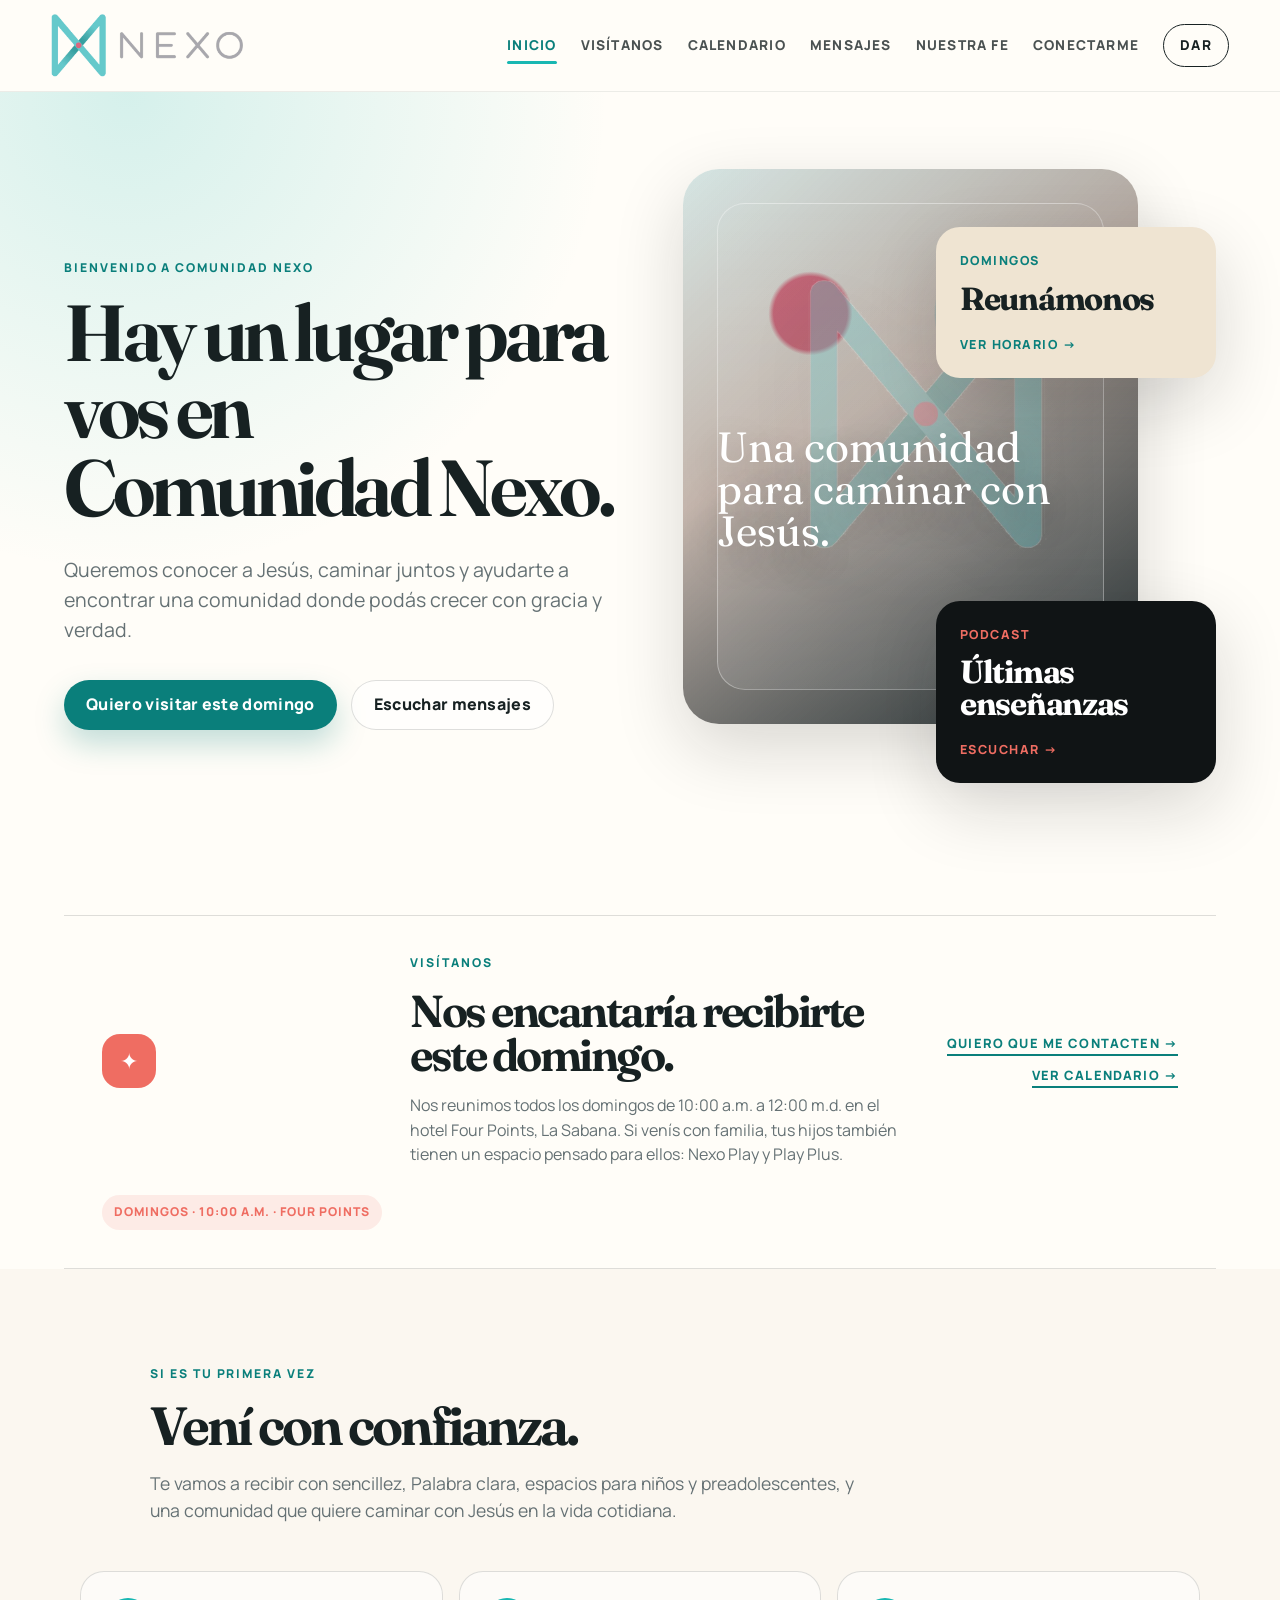
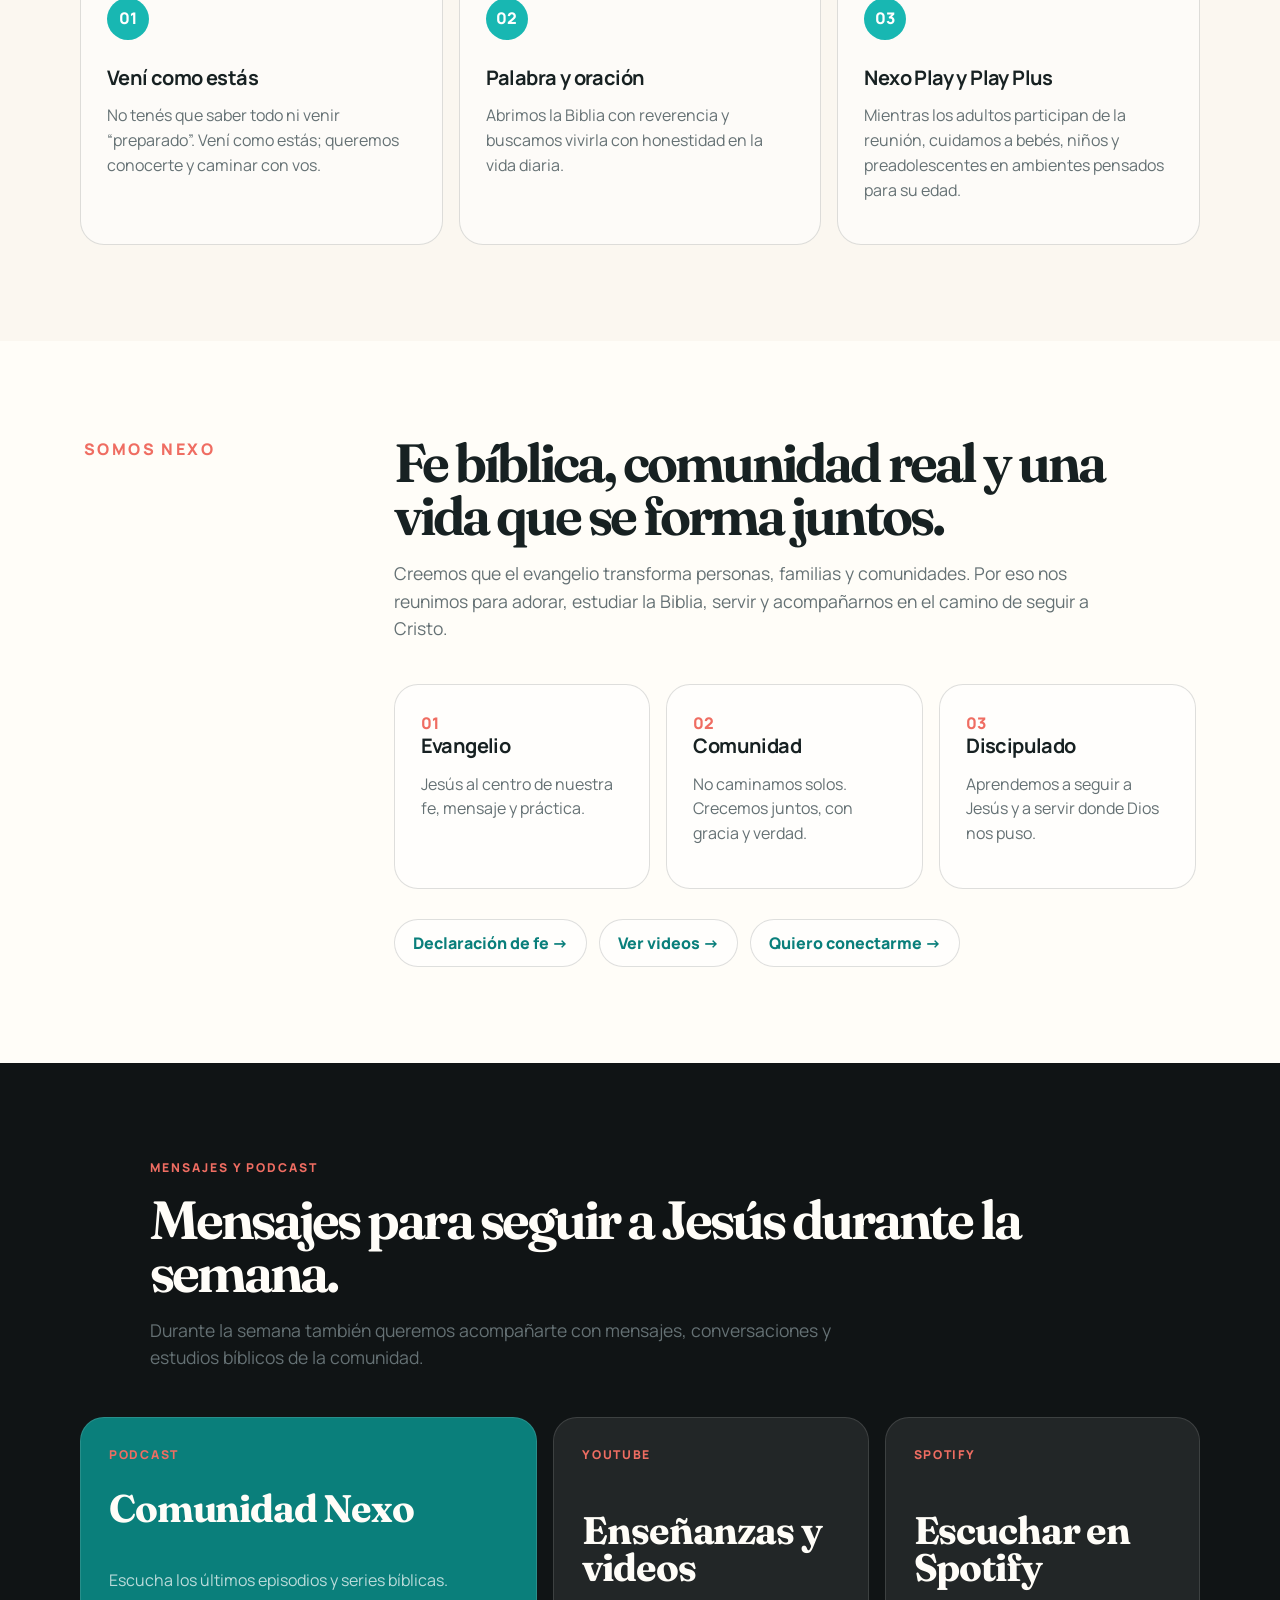
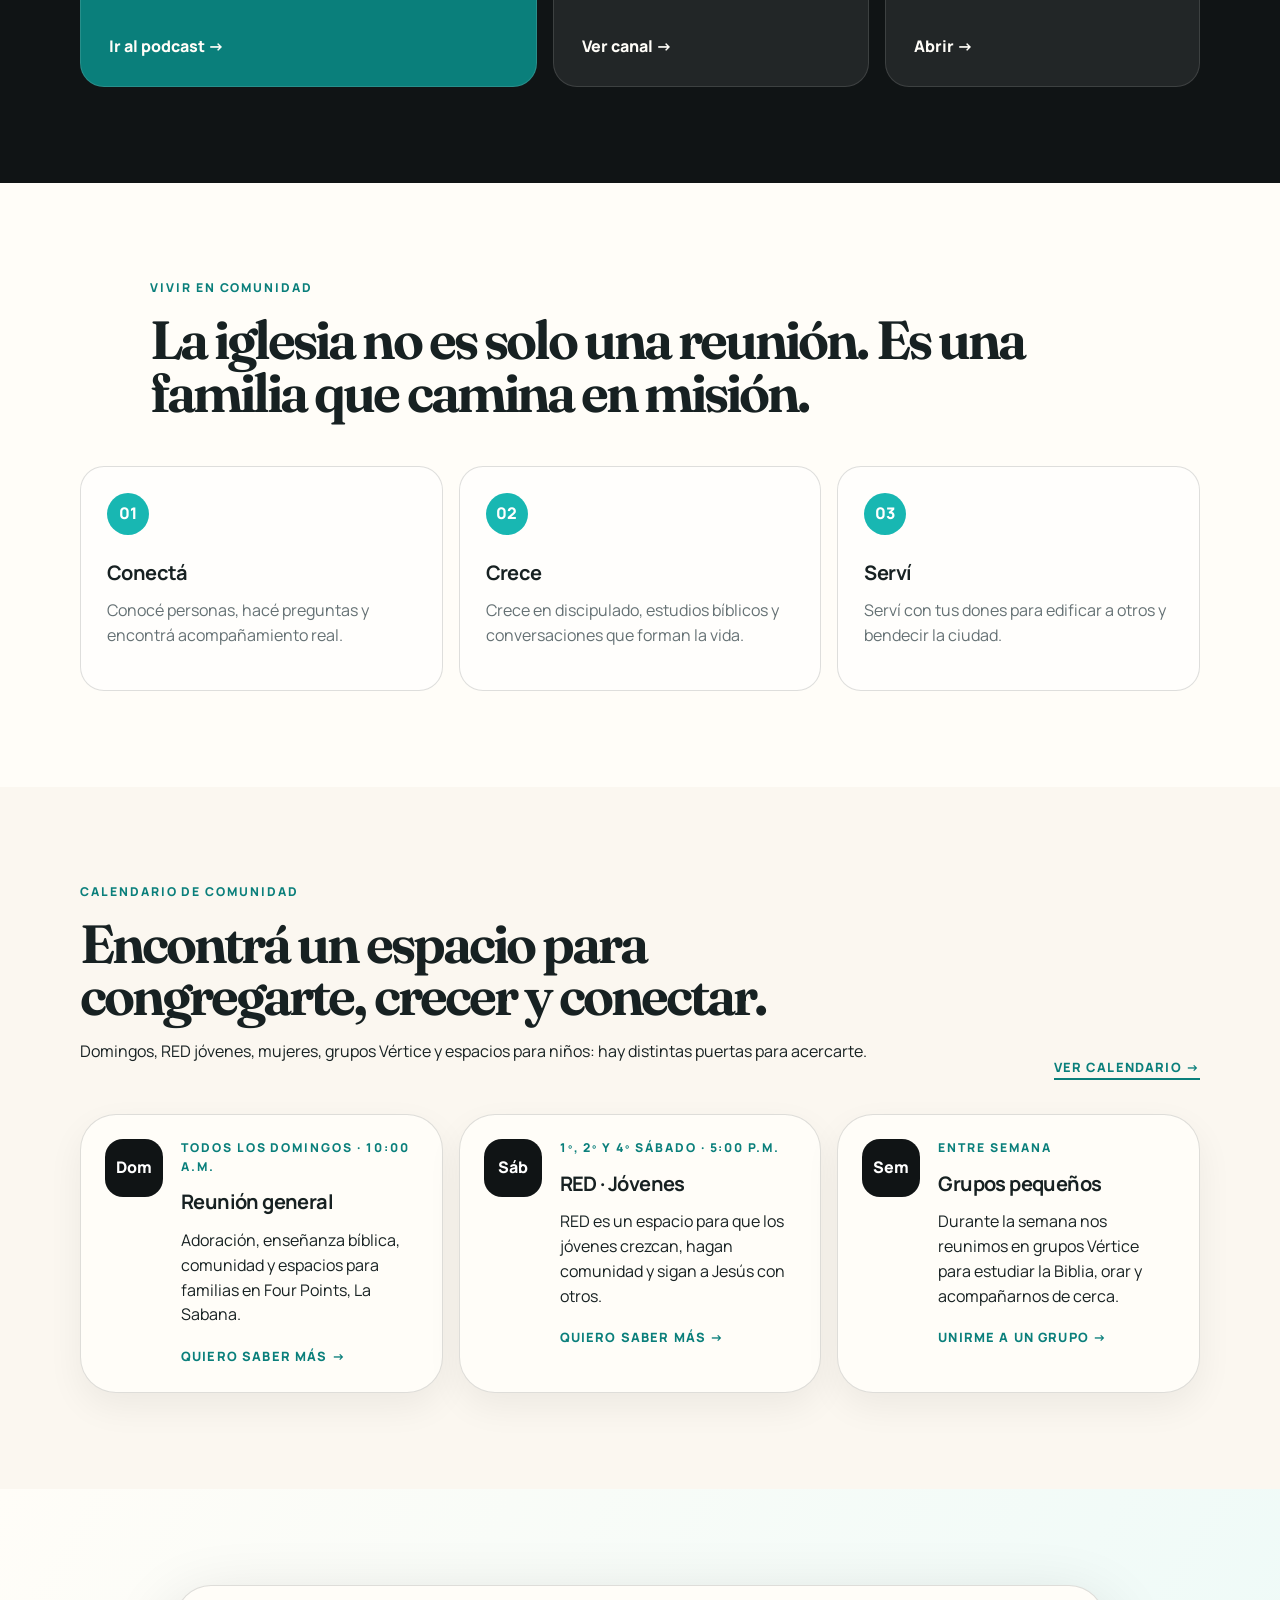
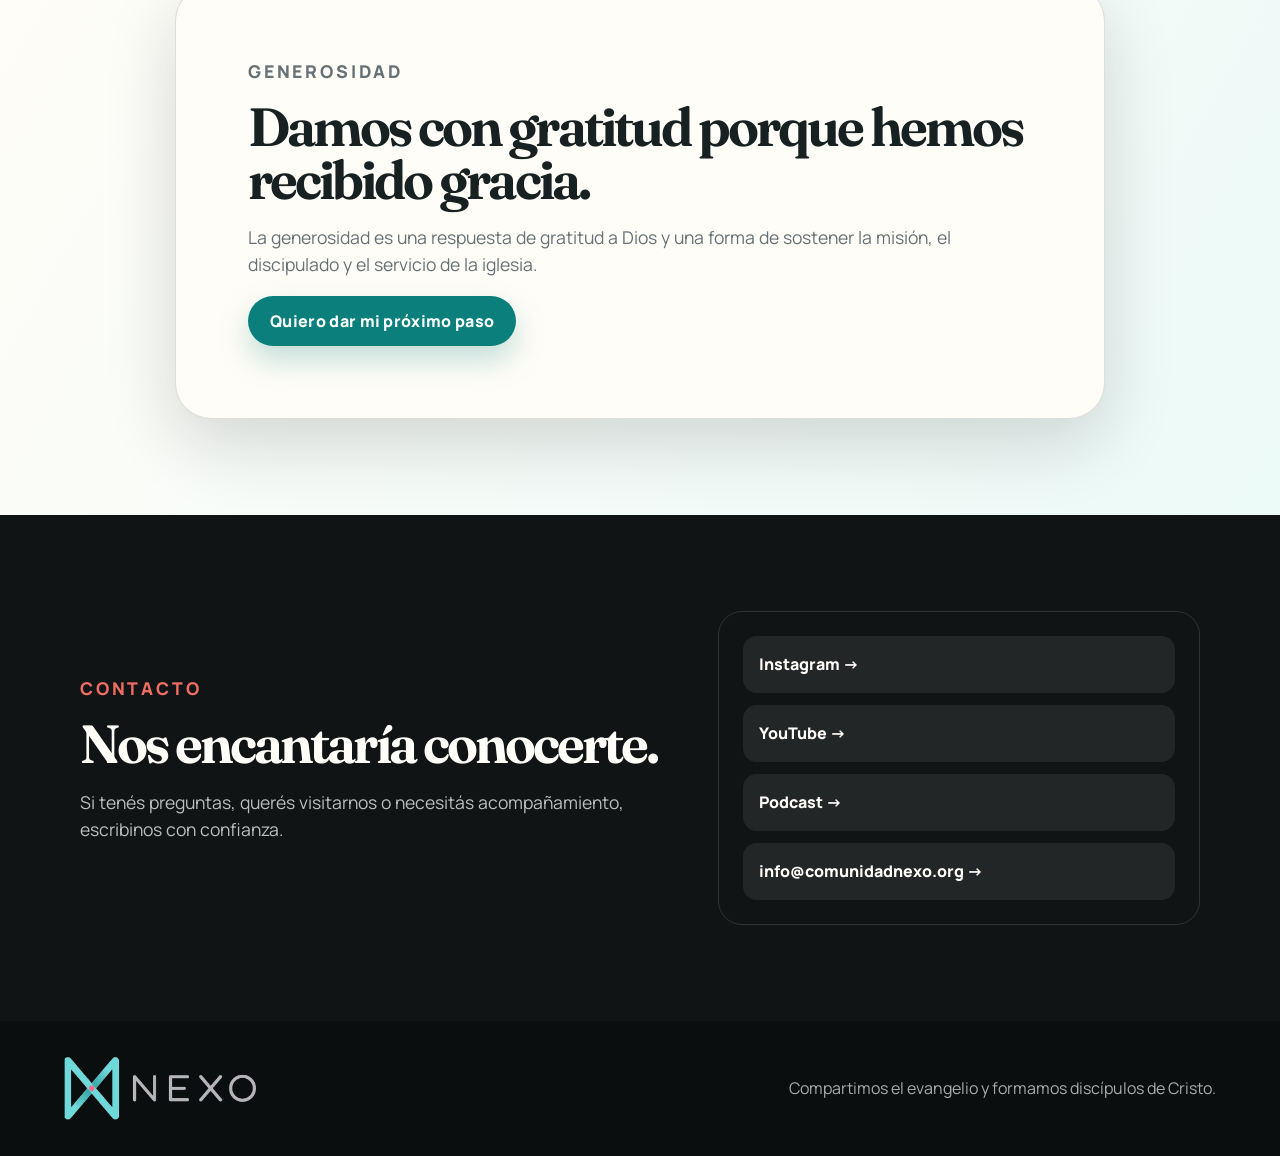
==== commit 7e77ef42: "Add Vertice form and warm site copy" ====
--- a/index.html
+++ b/index.html
@@ -6,14 +6,14 @@
   <title>Comunidad Nexo | Iglesia cristiana</title>
   <meta name="description" content="Comunidad cristiana enfocada en compartir el evangelio y formar discípulos de Cristo con gracia y verdad." />
   <meta property="og:title" content="Comunidad Nexo" />
-  <meta property="og:description" content="Conocer al Padre a través de Jesús, con gracia y verdad." />
+  <meta property="og:description" content="Hay un lugar para vos en Comunidad Nexo." />
   <meta property="og:type" content="website" />
   <meta name="theme-color" content="#19b7b2" />
   <link rel="icon" type="image/png" href="assets/nexo-icon-clean-web.png" />
   <link rel="preconnect" href="https://fonts.googleapis.com">
   <link rel="preconnect" href="https://fonts.gstatic.com" crossorigin>
   <link href="https://fonts.googleapis.com/css2?family=Fraunces:opsz,wght@9..144,500;9..144,650;9..144,750&family=Manrope:wght@400;500;600;700;800&display=swap" rel="stylesheet">
-  <link rel="stylesheet" href="styles.css?v=20260529-red-vertice" />
+  <link rel="stylesheet" href="styles.css?v=20260529-vertice-form" />
 </head>
 <body>
   <header class="site-header" data-header>
@@ -30,11 +30,11 @@
     <section class="hero section-pad">
       <div class="hero-grid">
         <div class="hero-copy reveal">
-          <p class="eyebrow">Iglesia cristiana · Comunidad · Discipulado</p>
-          <h1>Conocer al Padre a través de Jesús, con gracia y verdad.</h1>
-          <p class="lead">Somos Comunidad Nexo: compartimos el evangelio y formamos discípulos de Cristo para crecer y servir juntos.</p>
+          <p class="eyebrow">Bienvenido a Comunidad Nexo</p>
+          <h1>Hay un lugar para vos en Comunidad Nexo.</h1>
+          <p class="lead">Queremos conocer a Jesús, caminar juntos y ayudarte a encontrar una comunidad donde podás crecer con gracia y verdad.</p>
           <div class="hero-actions">
-            <a class="btn btn-primary" href="#visitanos">Planifica tu visita</a>
+            <a class="btn btn-primary" href="#visitanos">Quiero visitar este domingo</a>
             <a class="btn btn-ghost" href="#mensajes">Escuchar mensajes</a>
           </div>
         </div>
@@ -63,32 +63,32 @@
       <div class="nexo-symbol" aria-hidden="true">✦</div>
       <div>
         <p class="eyebrow">Visítanos</p>
-        <h2 id="visit-title">Te esperamos este domingo.</h2>
-        <p>Nos reunimos todos los domingos de 10:00 a.m. a 12:00 m.d. en el hotel Four Points, La Sabana. Durante la reunión ofrecemos Nexo Play para bebés hasta 9 años y Play Plus para edades de 10 a 14.</p>
+        <h2 id="visit-title">Nos encantaría recibirte este domingo.</h2>
+        <p>Nos reunimos todos los domingos de 10:00 a.m. a 12:00 m.d. en el hotel Four Points, La Sabana. Si venís con familia, tus hijos también tienen un espacio pensado para ellos: Nexo Play y Play Plus.</p>
       </div>
       <div class="visit-actions">
-        <a class="text-link" href="registro.html">Quiero conectarme →</a>
+        <a class="text-link" href="registro.html">Quiero que me contacten →</a>
         <a class="text-link" href="calendario.html">Ver calendario →</a>
       </div>
     </section>
 
     <section id="que-esperar" class="section-pad soft-section">
       <div class="section-heading reveal">
-        <p class="eyebrow">Primera vez</p>
-        <h2>¿Qué podés esperar?</h2>
-        <p>Una bienvenida sencilla, enseñanza bíblica clara, espacios para niños y preadolescentes, y una comunidad que quiere caminar con Jesús en la vida cotidiana.</p>
+        <p class="eyebrow">Si es tu primera vez</p>
+        <h2>Vení con confianza.</h2>
+        <p>Te vamos a recibir con sencillez, Palabra clara, espacios para niños y preadolescentes, y una comunidad que quiere caminar con Jesús en la vida cotidiana.</p>
       </div>
       <div class="path-grid reveal">
-        <article><div class="path-number">01</div><h3>Vení como estás</h3><p>No necesitás saber todo ni venir “preparado”. Queremos conocerte y ayudarte a dar tu próximo paso.</p></article>
-        <article><div class="path-number">02</div><h3>Palabra y oración</h3><p>Estudiamos la Biblia con reverencia y aplicación práctica para la vida diaria.</p></article>
-        <article><div class="path-number">03</div><h3>Nexo Play y Play Plus</h3><p>Los domingos acompañamos a bebés hasta 9 años en Nexo Play y a chicos de 10 a 14 en Play Plus, para que toda la familia pueda participar.</p></article>
+        <article><div class="path-number">01</div><h3>Vení como estás</h3><p>No tenés que saber todo ni venir “preparado”. Vení como estás; queremos conocerte y caminar con vos.</p></article>
+        <article><div class="path-number">02</div><h3>Palabra y oración</h3><p>Abrimos la Biblia con reverencia y buscamos vivirla con honestidad en la vida diaria.</p></article>
+        <article><div class="path-number">03</div><h3>Nexo Play y Play Plus</h3><p>Mientras los adultos participan de la reunión, cuidamos a bebés, niños y preadolescentes en ambientes pensados para su edad.</p></article>
       </div>
     </section>
 
     <section id="somos" class="split section-pad">
       <div class="section-kicker reveal">Somos Nexo</div>
       <div class="split-content reveal">
-        <h2>Fe bíblica, comunidad real y formación para la vida cotidiana.</h2>
+        <h2>Fe bíblica, comunidad real y una vida que se forma juntos.</h2>
         <p>Creemos que el evangelio transforma personas, familias y comunidades. Por eso nos reunimos para adorar, estudiar la Biblia, servir y acompañarnos en el camino de seguir a Cristo.</p>
         <div class="values-grid">
           <article>
@@ -99,18 +99,18 @@
           <article>
             <span>02</span>
             <h3>Comunidad</h3>
-            <p>No caminamos solos: crecemos juntos con gracia y verdad.</p>
+            <p>No caminamos solos. Crecemos juntos, con gracia y verdad.</p>
           </article>
           <article>
             <span>03</span>
             <h3>Discipulado</h3>
-            <p>Formamos discípulos que sirven e influyen en su entorno.</p>
+            <p>Aprendemos a seguir a Jesús y a servir donde Dios nos puso.</p>
           </article>
         </div>
         <div class="internal-links-row reveal">
           <a href="declaracion-de-fe.html">Declaración de fe →</a>
           <a href="videos.html">Ver videos →</a>
-          <a href="registro.html">Registro de comunidad →</a>
+          <a href="registro.html">Quiero conectarme →</a>
         </div>
       </div>
     </section>
@@ -118,8 +118,8 @@
     <section id="mensajes" class="teaching section-pad dark-section">
       <div class="section-heading reveal">
         <p class="eyebrow">Mensajes y podcast</p>
-        <h2>Recursos para estudiar la Biblia y observar a Jesús.</h2>
-        <p>El podcast de Comunidad Nexo es un espacio para conversar, estudiar y motivar el estudio bíblico con aplicación práctica.</p>
+        <h2>Mensajes para seguir a Jesús durante la semana.</h2>
+        <p>Durante la semana también queremos acompañarte con mensajes, conversaciones y estudios bíblicos de la comunidad.</p>
       </div>
       <div class="teaching-grid reveal">
         <a class="teaching-card featured" href="https://nexo.buzzsprout.com/" target="_blank" rel="noopener">
@@ -144,23 +144,23 @@
     <section id="comunidad" class="community section-pad">
       <div class="section-heading reveal">
         <p class="eyebrow">Vivir en comunidad</p>
-        <h2>La iglesia no es solo un evento. Es una familia en misión.</h2>
+        <h2>La iglesia no es solo una reunión. Es una familia que camina en misión.</h2>
       </div>
       <div class="path-grid reveal">
         <article>
           <div class="path-number">01</div>
           <h3>Conectá</h3>
-          <p>Conocé personas, hacé preguntas y encontrá acompañamiento.</p>
+          <p>Conocé personas, hacé preguntas y encontrá acompañamiento real.</p>
         </article>
         <article>
           <div class="path-number">02</div>
           <h3>Crece</h3>
-          <p>Participá en discipulado, estudios bíblicos y conversaciones formativas.</p>
+          <p>Crece en discipulado, estudios bíblicos y conversaciones que forman la vida.</p>
         </article>
         <article>
           <div class="path-number">03</div>
           <h3>Serví</h3>
-          <p>Usá tus dones para edificar a otros y bendecir la ciudad.</p>
+          <p>Serví con tus dones para edificar a otros y bendecir la ciudad.</p>
         </article>
       </div>
     </section>
@@ -169,24 +169,24 @@
       <div class="events-top reveal">
         <div>
           <p class="eyebrow">Calendario de comunidad</p>
-          <h2>Actividades próximas para congregarte, crecer y conectar.</h2>
-          <p>Domingos, jóvenes, mujeres, grupos en casas y espacios para niños organizados de forma visual.</p>
-        </div>
-        <a class="text-link" href="calendario.html">Ver calendario de 30 días →</a>
+          <h2>Encontrá un espacio para congregarte, crecer y conectar.</h2>
+          <p>Domingos, RED jóvenes, mujeres, grupos Vértice y espacios para niños: hay distintas puertas para acercarte.</p>
+        </div>
+        <a class="text-link" href="calendario.html">Ver calendario →</a>
       </div>
       <div class="upcoming-grid reveal">
-        <article class="upcoming-card sunday"><span class="event-date">Dom</span><div><p class="eyebrow">Todos los domingos · 10:00 a.m.</p><h3>Reunión general</h3><p>Adoración, enseñanza bíblica, comunidad, Nexo Play y Play Plus en Four Points, La Sabana.</p><button class="text-link modal-trigger" data-modal-target="modal-cal-domingo">Más info →</button></div></article>
-        <article class="upcoming-card youth"><span class="event-date">Sáb</span><div><p class="eyebrow">1º, 2º y 4º sábado · 5:00 p.m.</p><h3>RED · Jóvenes</h3><p>Espacio de jóvenes RED por edades: 13-17, 18-26 y una reunión juntos cada cuarto sábado.</p><button class="text-link modal-trigger" data-modal-target="modal-cal-jovenes">Más info →</button></div></article>
-        <article class="upcoming-card groups"><span class="event-date">Sem</span><div><p class="eyebrow">Entre semana</p><h3>Grupos pequeños</h3><p>Reuniones durante la semana en distintos hogares para estudiar la Biblia, orar y acompañarnos en comunidad.</p><a class="text-link" href="calendario.html#grupos">Ver grupos →</a></div></article>
+        <article class="upcoming-card sunday"><span class="event-date">Dom</span><div><p class="eyebrow">Todos los domingos · 10:00 a.m.</p><h3>Reunión general</h3><p>Adoración, enseñanza bíblica, comunidad y espacios para familias en Four Points, La Sabana.</p><button class="text-link modal-trigger" data-modal-target="modal-cal-domingo">Quiero saber más →</button></div></article>
+        <article class="upcoming-card youth"><span class="event-date">Sáb</span><div><p class="eyebrow">1º, 2º y 4º sábado · 5:00 p.m.</p><h3>RED · Jóvenes</h3><p>RED es un espacio para que los jóvenes crezcan, hagan comunidad y sigan a Jesús con otros.</p><button class="text-link modal-trigger" data-modal-target="modal-cal-jovenes">Quiero saber más →</button></div></article>
+        <article class="upcoming-card groups"><span class="event-date">Sem</span><div><p class="eyebrow">Entre semana</p><h3>Grupos pequeños</h3><p>Durante la semana nos reunimos en grupos Vértice para estudiar la Biblia, orar y acompañarnos de cerca.</p><a class="text-link" href="calendario.html#grupos">Unirme a un grupo →</a></div></article>
       </div>
     </section>
 
     <section id="dar" class="giving section-pad">
       <div class="giving-card reveal">
         <p class="eyebrow">Generosidad</p>
-        <h2>Damos porque hemos recibido gracia.</h2>
-        <p>La generosidad sostiene la misión, el discipulado y el servicio de la iglesia. Esta sección puede conectarse luego con métodos de ofrenda y una explicación clara de mayordomía.</p>
-        <a class="btn btn-primary" href="registro.html">Registrarme / pedir información</a>
+        <h2>Damos con gratitud porque hemos recibido gracia.</h2>
+        <p>La generosidad es una respuesta de gratitud a Dios y una forma de sostener la misión, el discipulado y el servicio de la iglesia.</p>
+        <a class="btn btn-primary" href="registro.html">Quiero dar mi próximo paso</a>
       </div>
     </section>
 
@@ -194,8 +194,8 @@
       <div class="contact-grid reveal">
         <div>
           <p class="eyebrow">Contacto</p>
-          <h2>Queremos conocerte.</h2>
-          <p>Escribinos para recibir horarios, ubicación, próximos eventos o acompañamiento pastoral.</p>
+          <h2>Nos encantaría conocerte.</h2>
+          <p>Si tenés preguntas, querés visitarnos o necesitás acompañamiento, escribinos con confianza.</p>
         </div>
         <div class="contact-card">
           <a href="https://www.instagram.com/comunidad.nexo/" target="_blank" rel="noopener">Instagram →</a>
@@ -207,7 +207,7 @@
     </section>
   </main>
 
-  <dialog class="belief-modal event-modal" id="modal-cal-domingo"><button class="modal-close" data-modal-close aria-label="Cerrar">×</button><p class="eyebrow">Domingos · 10:00 a.m. a 12:00 m.d.</p><h2>Reunión general</h2><p>Nos reunimos todos los domingos en el hotel Four Points, La Sabana, para adorar, estudiar la Biblia y vivir comunidad.</p><p><strong>Familias:</strong> durante la reunión hay Nexo Play para bebés hasta 9 años y Play Plus para chicos de 10 a 14.</p><a class="btn btn-primary" href="calendario.html">Abrir calendario</a></dialog>
+  <dialog class="belief-modal event-modal" id="modal-cal-domingo"><button class="modal-close" data-modal-close aria-label="Cerrar">×</button><p class="eyebrow">Domingos · 10:00 a.m. a 12:00 m.d.</p><h2>Reunión general</h2><p>Nos reunimos todos los domingos en el hotel Four Points, La Sabana, para adorar, estudiar la Biblia y vivir comunidad.</p><p><strong>Familias:</strong> durante la reunión hay Nexo Play para bebés hasta 9 años y Play Plus para chicos de 10 a 14.</p><a class="btn btn-primary" href="calendario.html">Ver calendario</a></dialog>
   <dialog class="belief-modal event-modal" id="modal-cal-jovenes"><button class="modal-close" data-modal-close aria-label="Cerrar">×</button><p class="eyebrow">Jóvenes · Sábados seleccionados</p><h2>RED · Jóvenes</h2><p><strong>Primer sábado:</strong> 13 a 17 años. <strong>Segundo sábado:</strong> 18 a 26 años. <strong>Cuarto sábado:</strong> reunión juntos.</p><p>Todas las reuniones son de 5:00 p.m. a 7:00 p.m. en el hotel Four Points, La Sabana. Coordinan Daniel Arceyut y Andrés Monghalo.</p><a class="btn btn-primary" href="calendario.html">Ver próximas fechas</a></dialog>
 
   <footer class="footer">
@@ -217,6 +217,6 @@
     <p>Compartimos el evangelio y formamos discípulos de Cristo.</p>
   </footer>
 
-  <script src="script.js?v=20260529-red-vertice"></script>
+  <script src="script.js?v=20260529-vertice-form"></script>
 </body>
 </html>
--- a/styles.css
+++ b/styles.css
@@ -728,3 +728,137 @@
 @media (max-width: 560px) {
   .day-event-row { grid-template-columns: 1fr; }
 }
+
+
+/* Calendar top legend layout: full-width month grid */
+.calendar-shell {
+  grid-template-columns: 1fr !important;
+  max-width: 1440px;
+  gap: 22px;
+}
+.calendar-intro {
+  position: static !important;
+  display: grid;
+  grid-template-columns: minmax(240px, .7fr) 1.3fr;
+  gap: 18px 28px;
+  align-items: end;
+  padding: clamp(22px, 3vw, 34px);
+  border-radius: 30px;
+}
+.calendar-intro h2 { font-size: clamp(2.1rem, 4vw, 4rem); }
+.calendar-intro p:not(.eyebrow) { margin: 0; max-width: 620px; }
+.calendar-intro .calendar-legend {
+  margin-top: 0;
+  justify-content: flex-end;
+  align-items: center;
+  gap: 10px 18px;
+}
+.month-calendar-panel { width: 100%; }
+.month-board { min-width: 1040px; }
+@media (max-width: 900px) {
+  .calendar-intro { grid-template-columns: 1fr; align-items: start; }
+  .calendar-intro .calendar-legend { justify-content: flex-start; }
+}
+
+
+/* Mobile calendar: clean tap-first month view */
+.mobile-day-hit {
+  display: contents;
+  border: 0;
+  background: transparent;
+  font: inherit;
+  color: inherit;
+}
+.mobile-event-dots { display: none; }
+@media (max-width: 700px) {
+  .calendar-section.section-pad { padding-inline: 12px; }
+  .calendar-intro { padding: 22px; border-radius: 24px; }
+  .calendar-intro h2 { font-size: clamp(2rem, 12vw, 3.3rem); }
+  .calendar-intro .calendar-legend { gap: 8px 12px; font-size: .78rem; }
+  .month-calendar-panel { padding: 12px; border-radius: 24px; overflow-x: visible; }
+  .calendar-toolbar { min-width: 0; gap: 10px; margin-bottom: 14px; }
+  .calendar-toolbar h3 { font-size: clamp(1.35rem, 7vw, 2rem); text-align: center; }
+  .calendar-nav-btn { width: 42px; height: 42px; font-size: 1.7rem; flex: 0 0 auto; }
+  .month-board { min-width: 0 !important; grid-template-columns: repeat(7, minmax(0, 1fr)) !important; gap: 6px; }
+  .calendar-weekday { padding: 0 0 5px; font-size: .62rem; letter-spacing: .06em; }
+  .month-day { min-height: 54px; padding: 4px; border-radius: 14px; align-items: center; justify-content: center; gap: 2px; box-shadow: none; }
+  .month-day.is-empty { opacity: .28; }
+  .month-day.has-events { background: #fffdf8; border-color: rgba(10,127,123,.28); box-shadow: 0 8px 18px rgba(16,20,21,.055); }
+  .mobile-day-hit { display: grid; place-items: center; gap: 5px; width: 100%; min-height: 44px; cursor: pointer; }
+  .month-day-number { width: 30px; height: 30px; font-size: .88rem; background: transparent; }
+  .month-day.has-events .month-day-number { background: rgba(24,183,178,.12); color: var(--teal-dark); }
+  .month-day.today .month-day-number { background: var(--teal-dark); color: var(--white); }
+  .mobile-event-dots { display: flex; align-items: center; justify-content: center; gap: 3px; min-height: 8px; }
+  .event-dot { width: 6px; height: 6px; border-radius: 50%; display: inline-grid; place-items: center; font-size: .5rem; line-height: 1; font-weight: 950; }
+  .event-dot.general { background: var(--teal); }
+  .event-dot.youth { background: var(--coral); }
+  .event-dot.women { background: #d99bff; }
+  .event-dot.groups { background: #8ccf7e; }
+  .event-dot.more { width: 10px; height: 10px; background: var(--charcoal); color: var(--white); }
+  .month-event-stack { display: none; }
+  .month-event, .month-event-more { display: none; }
+}
+
+
+/* Mobile calendar centering refinement */
+@media (max-width: 700px) {
+  .month-day {
+    aspect-ratio: 1 / 1.08;
+    min-height: 0;
+    padding: 0;
+    display: block;
+  }
+  .mobile-day-hit {
+    display: flex;
+    width: 100%;
+    height: 100%;
+    min-height: 0;
+    align-items: center;
+    justify-content: center;
+    flex-direction: column;
+    gap: 6px;
+    padding: 5px 2px 7px;
+    border: 0;
+    background: transparent;
+    border-radius: inherit;
+  }
+  .month-day-number {
+    display: flex;
+    align-items: center;
+    justify-content: center;
+    flex: 0 0 32px;
+    width: 32px;
+    height: 32px;
+    margin: 0 auto;
+    padding: 0;
+    line-height: 1;
+    border-radius: 50%;
+    text-align: center;
+    font-variant-numeric: tabular-nums;
+  }
+  .mobile-event-dots {
+    display: flex;
+    flex: 0 0 10px;
+    height: 10px;
+    width: 100%;
+    align-items: center;
+    justify-content: center;
+    gap: 4px;
+    margin: 0;
+  }
+  .event-dot { flex: 0 0 6px; }
+  .event-dot.more { flex-basis: 10px; }
+}
+@media (max-width: 390px) {
+  .month-board { gap: 5px; }
+  .month-day-number { width: 30px; height: 30px; flex-basis: 30px; font-size: .84rem; }
+  .mobile-event-dots { gap: 3px; }
+}
+
+
+/* Vértice interest form */
+.vertice-form-hero { background: radial-gradient(circle at 84% 12%, rgba(140,207,126,.24), transparent 30%), radial-gradient(circle at 18% 0%, rgba(24,183,178,.22), transparent 34%), var(--white); }
+.vertice-registration-layout .form-intro { background: linear-gradient(135deg, var(--charcoal), #213536); }
+.vertice-form-cta { margin-top: 18px; }
+.vertice-card-link { display: inline-flex; margin-top: 16px; }
+.vertice-form select[name="grupo"] { min-height: 58px; }
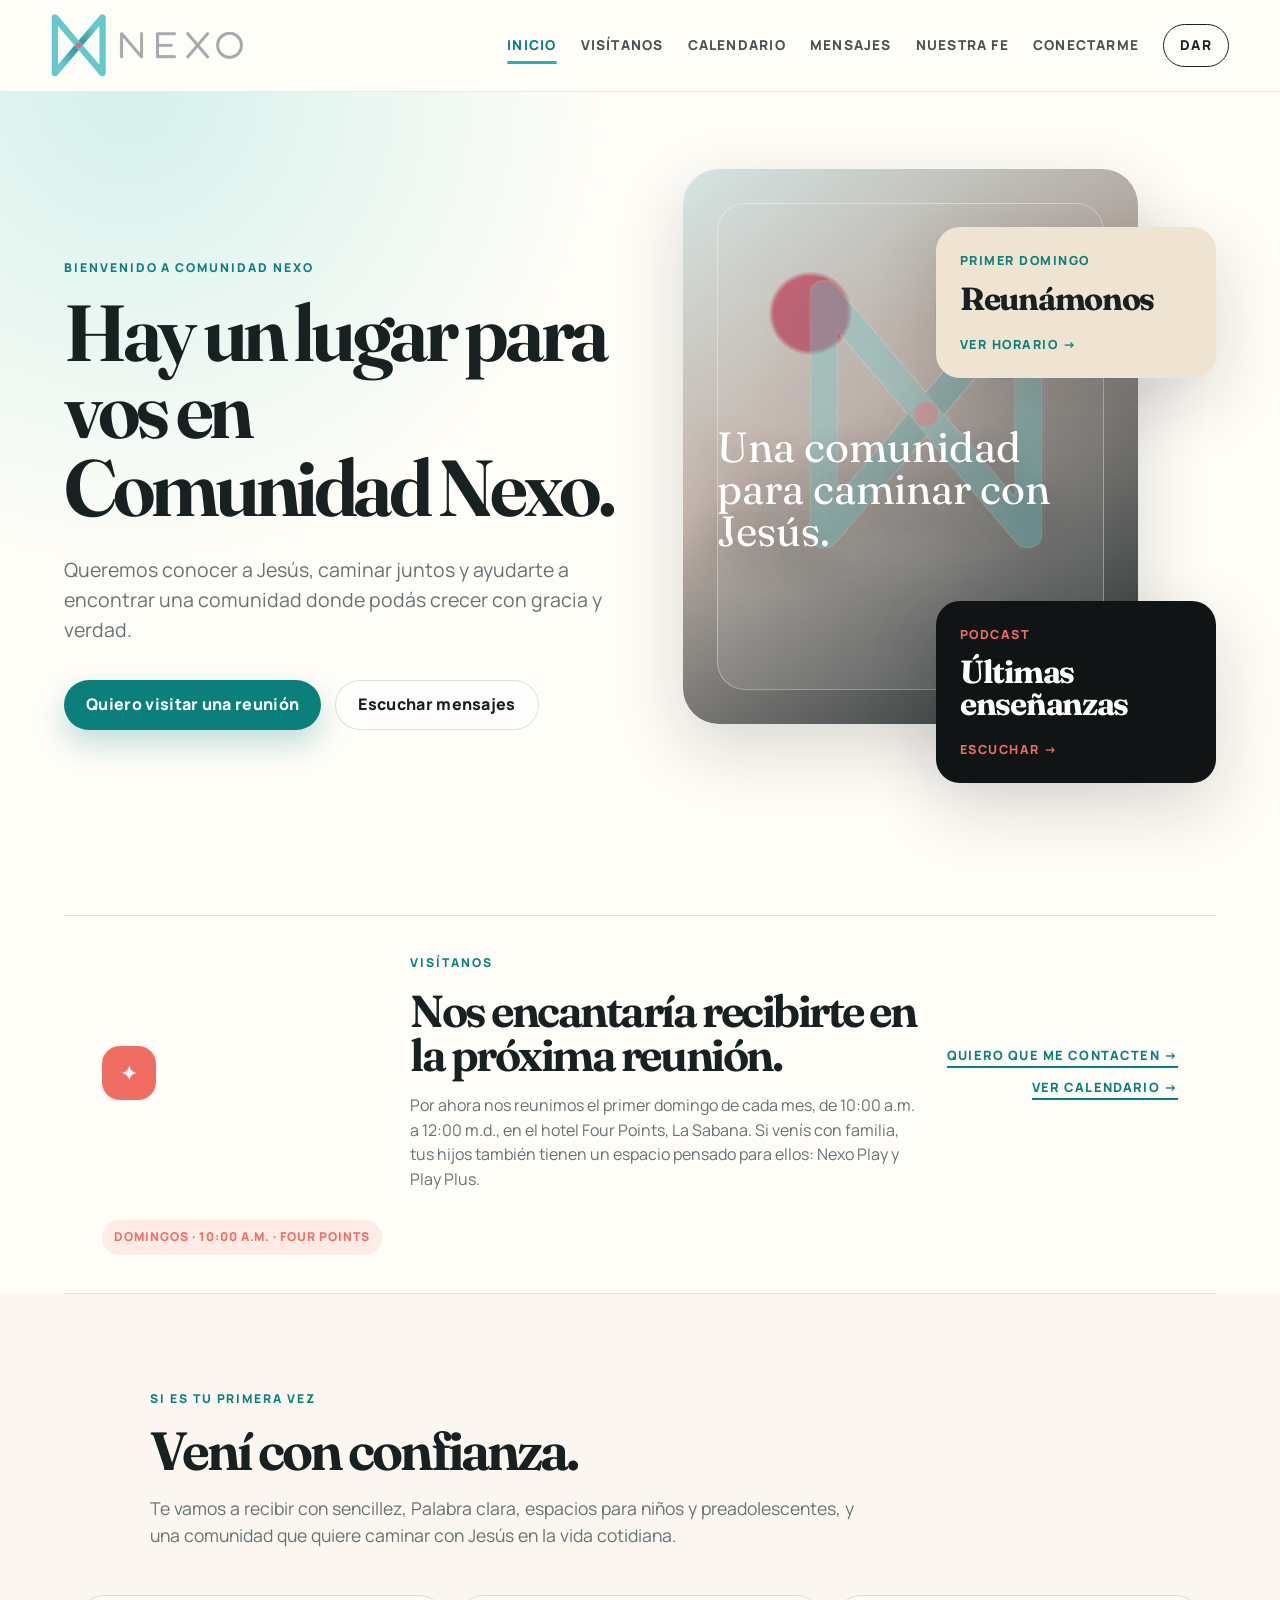
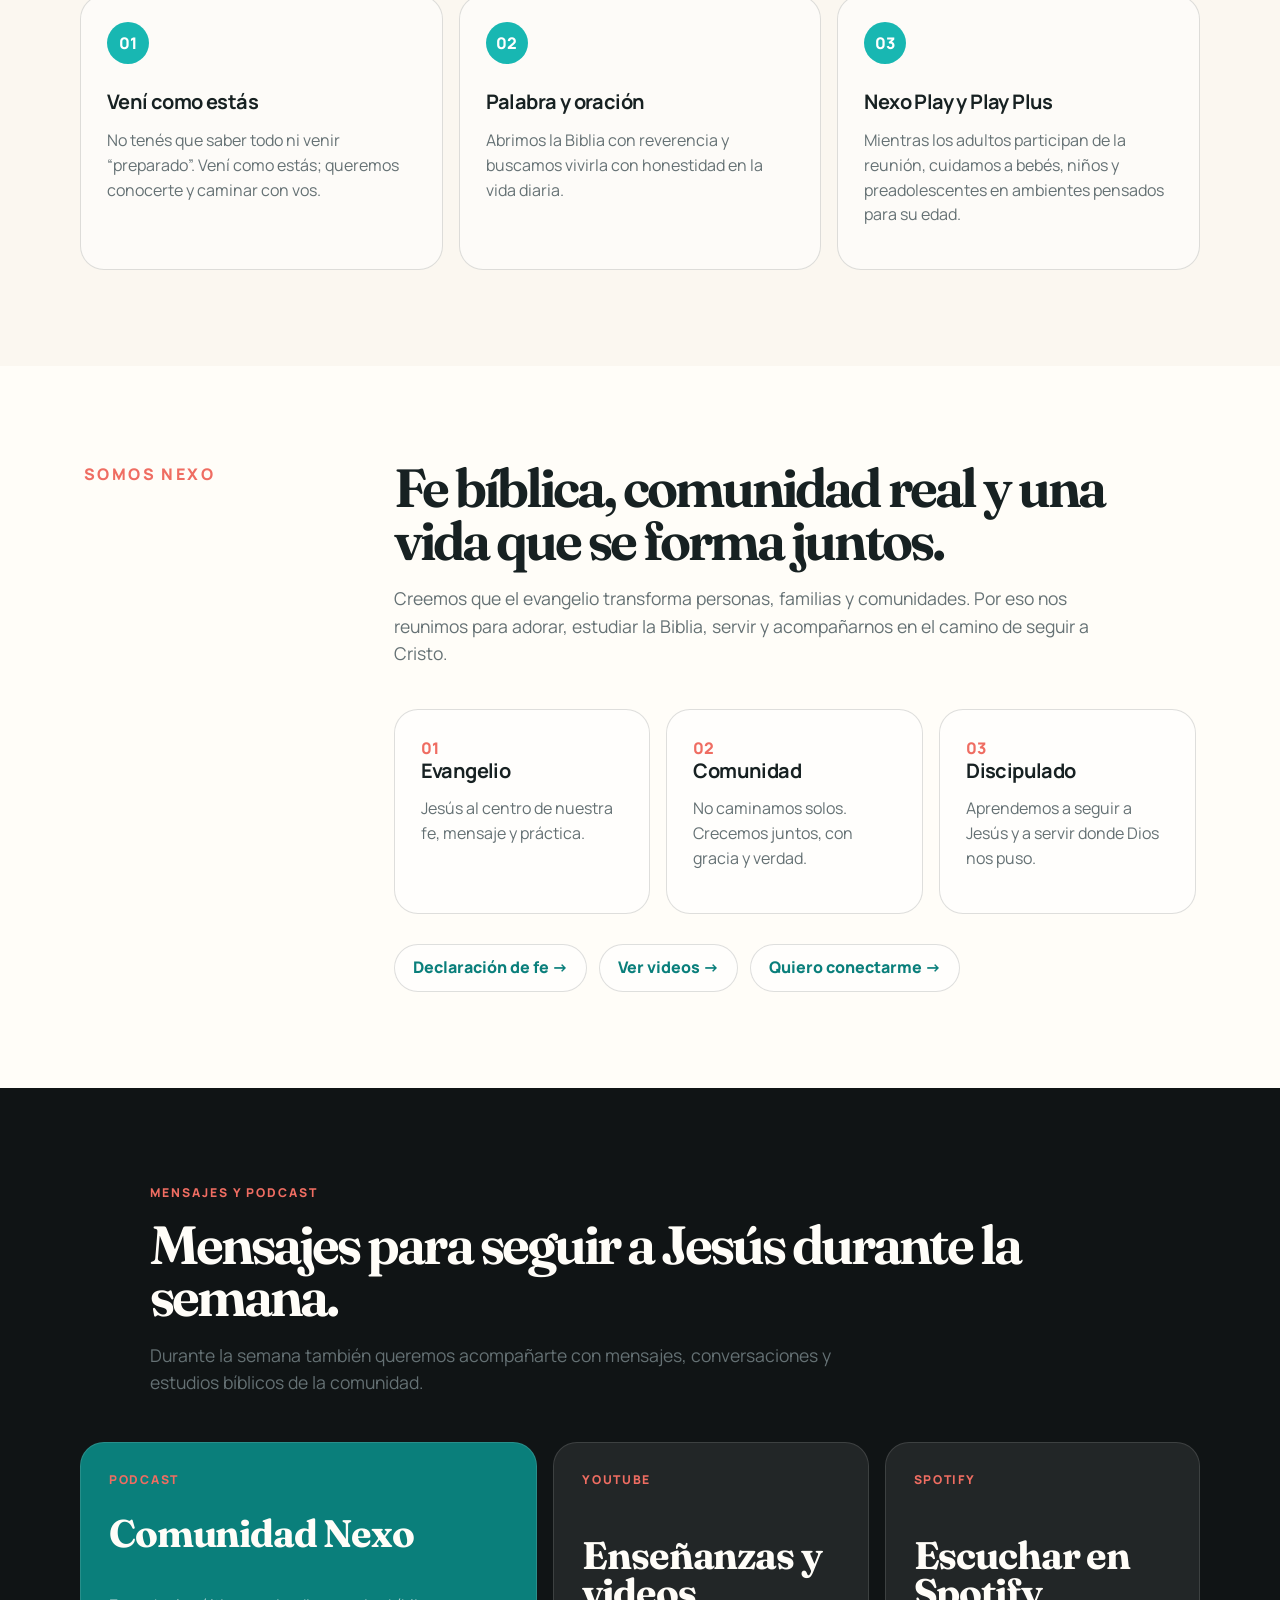
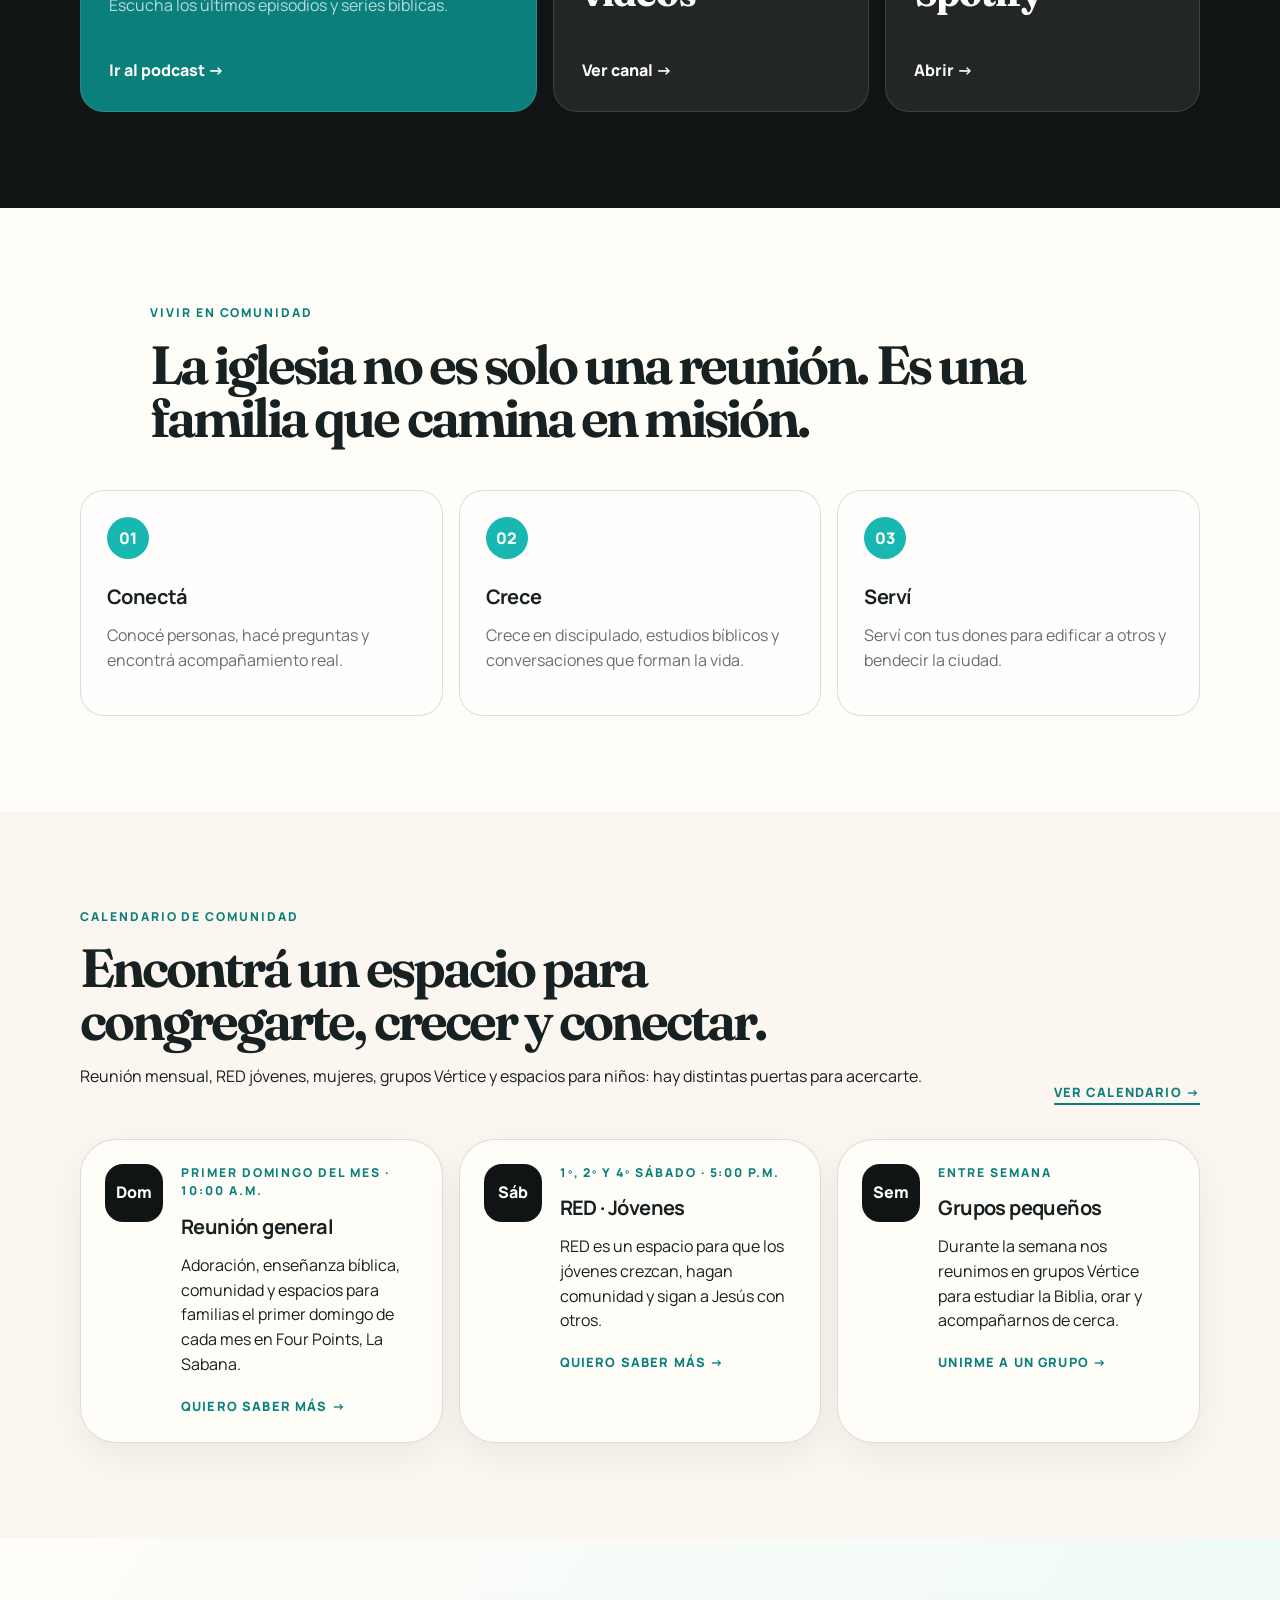
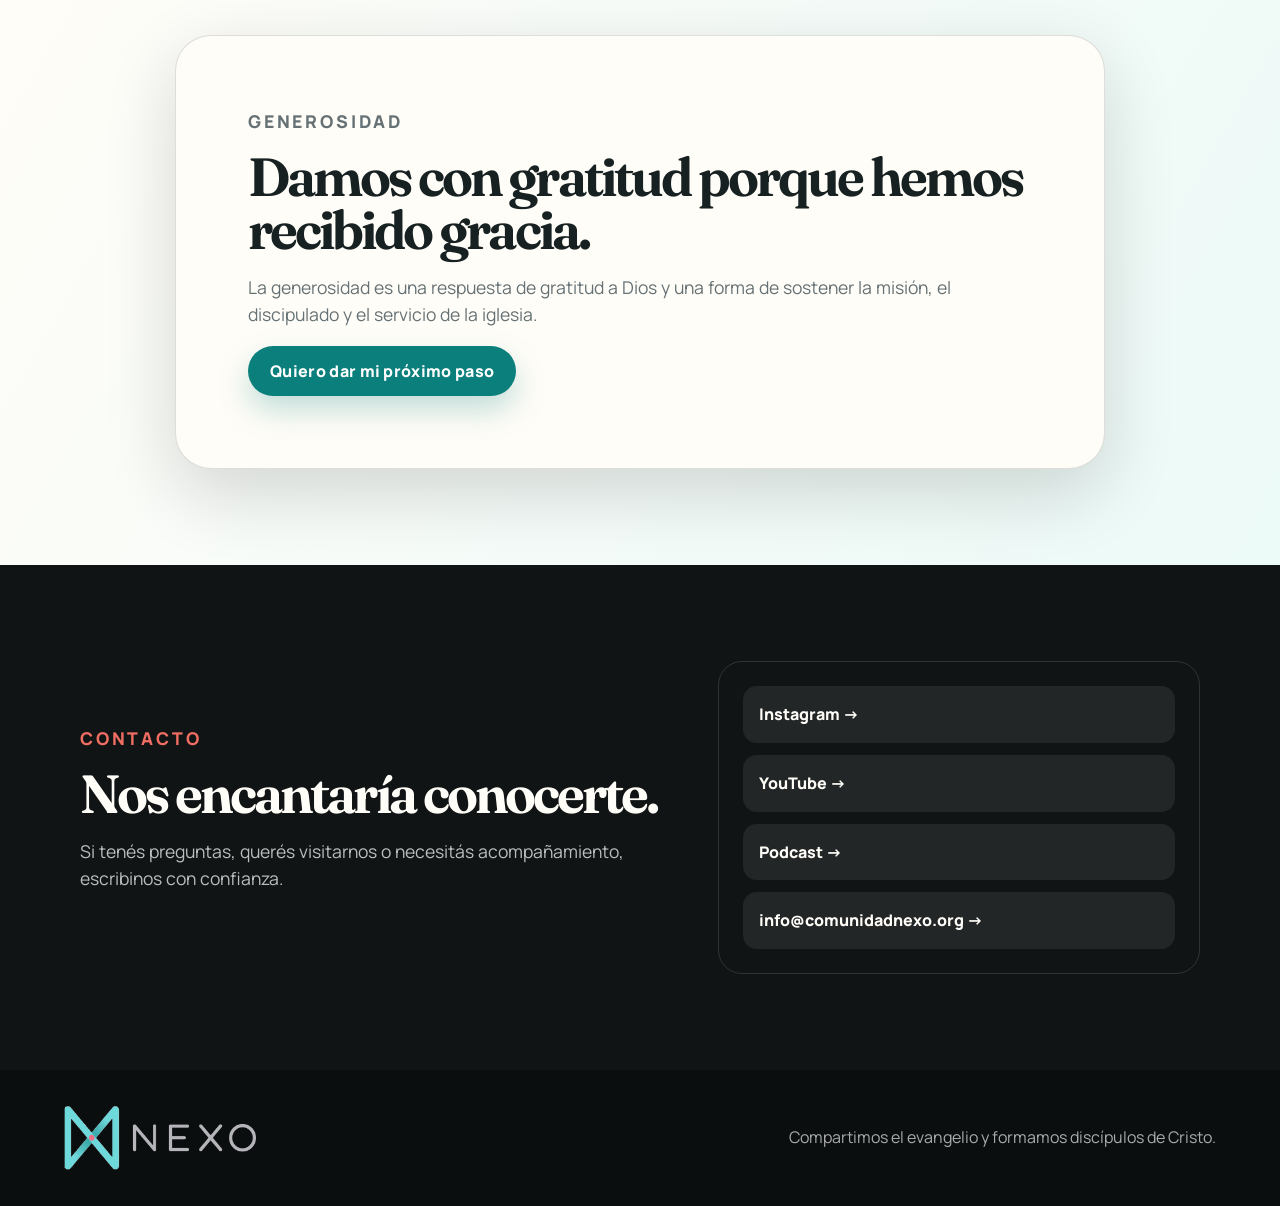
==== commit 371733ea: "Update Nexo calendar for first Sunday gatherings" ====
--- a/index.html
+++ b/index.html
@@ -13,7 +13,7 @@
   <link rel="preconnect" href="https://fonts.googleapis.com">
   <link rel="preconnect" href="https://fonts.gstatic.com" crossorigin>
   <link href="https://fonts.googleapis.com/css2?family=Fraunces:opsz,wght@9..144,500;9..144,650;9..144,750&family=Manrope:wght@400;500;600;700;800&display=swap" rel="stylesheet">
-  <link rel="stylesheet" href="styles.css?v=20260529-vertice-form" />
+  <link rel="stylesheet" href="styles.css?v=20260529-first-sunday" />
 </head>
 <body>
   <header class="site-header" data-header>
@@ -34,7 +34,7 @@
           <h1>Hay un lugar para vos en Comunidad Nexo.</h1>
           <p class="lead">Queremos conocer a Jesús, caminar juntos y ayudarte a encontrar una comunidad donde podás crecer con gracia y verdad.</p>
           <div class="hero-actions">
-            <a class="btn btn-primary" href="#visitanos">Quiero visitar este domingo</a>
+            <a class="btn btn-primary" href="#visitanos">Quiero visitar una reunión</a>
             <a class="btn btn-ghost" href="#mensajes">Escuchar mensajes</a>
           </div>
         </div>
@@ -46,7 +46,7 @@
             <div class="photo-caption">Una comunidad para caminar con Jesús.</div>
           </div>
           <a class="quick-card card-visit" href="#visitanos">
-            <span>Domingos</span>
+            <span>Primer domingo</span>
             <strong>Reunámonos</strong>
             <em>ver horario →</em>
           </a>
@@ -63,8 +63,8 @@
       <div class="nexo-symbol" aria-hidden="true">✦</div>
       <div>
         <p class="eyebrow">Visítanos</p>
-        <h2 id="visit-title">Nos encantaría recibirte este domingo.</h2>
-        <p>Nos reunimos todos los domingos de 10:00 a.m. a 12:00 m.d. en el hotel Four Points, La Sabana. Si venís con familia, tus hijos también tienen un espacio pensado para ellos: Nexo Play y Play Plus.</p>
+        <h2 id="visit-title">Nos encantaría recibirte en la próxima reunión.</h2>
+        <p>Por ahora nos reunimos el primer domingo de cada mes, de 10:00 a.m. a 12:00 m.d., en el hotel Four Points, La Sabana. Si venís con familia, tus hijos también tienen un espacio pensado para ellos: Nexo Play y Play Plus.</p>
       </div>
       <div class="visit-actions">
         <a class="text-link" href="registro.html">Quiero que me contacten →</a>
@@ -170,12 +170,12 @@
         <div>
           <p class="eyebrow">Calendario de comunidad</p>
           <h2>Encontrá un espacio para congregarte, crecer y conectar.</h2>
-          <p>Domingos, RED jóvenes, mujeres, grupos Vértice y espacios para niños: hay distintas puertas para acercarte.</p>
+          <p>Reunión mensual, RED jóvenes, mujeres, grupos Vértice y espacios para niños: hay distintas puertas para acercarte.</p>
         </div>
         <a class="text-link" href="calendario.html">Ver calendario →</a>
       </div>
       <div class="upcoming-grid reveal">
-        <article class="upcoming-card sunday"><span class="event-date">Dom</span><div><p class="eyebrow">Todos los domingos · 10:00 a.m.</p><h3>Reunión general</h3><p>Adoración, enseñanza bíblica, comunidad y espacios para familias en Four Points, La Sabana.</p><button class="text-link modal-trigger" data-modal-target="modal-cal-domingo">Quiero saber más →</button></div></article>
+        <article class="upcoming-card sunday"><span class="event-date">Dom</span><div><p class="eyebrow">Primer domingo del mes · 10:00 a.m.</p><h3>Reunión general</h3><p>Adoración, enseñanza bíblica, comunidad y espacios para familias el primer domingo de cada mes en Four Points, La Sabana.</p><button class="text-link modal-trigger" data-modal-target="modal-cal-domingo">Quiero saber más →</button></div></article>
         <article class="upcoming-card youth"><span class="event-date">Sáb</span><div><p class="eyebrow">1º, 2º y 4º sábado · 5:00 p.m.</p><h3>RED · Jóvenes</h3><p>RED es un espacio para que los jóvenes crezcan, hagan comunidad y sigan a Jesús con otros.</p><button class="text-link modal-trigger" data-modal-target="modal-cal-jovenes">Quiero saber más →</button></div></article>
         <article class="upcoming-card groups"><span class="event-date">Sem</span><div><p class="eyebrow">Entre semana</p><h3>Grupos pequeños</h3><p>Durante la semana nos reunimos en grupos Vértice para estudiar la Biblia, orar y acompañarnos de cerca.</p><a class="text-link" href="calendario.html#grupos">Unirme a un grupo →</a></div></article>
       </div>
@@ -207,7 +207,7 @@
     </section>
   </main>
 
-  <dialog class="belief-modal event-modal" id="modal-cal-domingo"><button class="modal-close" data-modal-close aria-label="Cerrar">×</button><p class="eyebrow">Domingos · 10:00 a.m. a 12:00 m.d.</p><h2>Reunión general</h2><p>Nos reunimos todos los domingos en el hotel Four Points, La Sabana, para adorar, estudiar la Biblia y vivir comunidad.</p><p><strong>Familias:</strong> durante la reunión hay Nexo Play para bebés hasta 9 años y Play Plus para chicos de 10 a 14.</p><a class="btn btn-primary" href="calendario.html">Ver calendario</a></dialog>
+  <dialog class="belief-modal event-modal" id="modal-cal-domingo"><button class="modal-close" data-modal-close aria-label="Cerrar">×</button><p class="eyebrow">Primer domingo del mes · 10:00 a.m. a 12:00 m.d.</p><h2>Reunión general</h2><p>Por ahora nos reunimos el primer domingo de cada mes en el hotel Four Points, La Sabana, para adorar, estudiar la Biblia y vivir comunidad.</p><p><strong>Familias:</strong> durante la reunión hay Nexo Play para bebés hasta 9 años y Play Plus para chicos de 10 a 14.</p><a class="btn btn-primary" href="calendario.html">Ver calendario</a></dialog>
   <dialog class="belief-modal event-modal" id="modal-cal-jovenes"><button class="modal-close" data-modal-close aria-label="Cerrar">×</button><p class="eyebrow">Jóvenes · Sábados seleccionados</p><h2>RED · Jóvenes</h2><p><strong>Primer sábado:</strong> 13 a 17 años. <strong>Segundo sábado:</strong> 18 a 26 años. <strong>Cuarto sábado:</strong> reunión juntos.</p><p>Todas las reuniones son de 5:00 p.m. a 7:00 p.m. en el hotel Four Points, La Sabana. Coordinan Daniel Arceyut y Andrés Monghalo.</p><a class="btn btn-primary" href="calendario.html">Ver próximas fechas</a></dialog>
 
   <footer class="footer">
@@ -217,6 +217,6 @@
     <p>Compartimos el evangelio y formamos discípulos de Cristo.</p>
   </footer>
 
-  <script src="script.js?v=20260529-vertice-form"></script>
+  <script src="script.js?v=20260529-first-sunday"></script>
 </body>
 </html>
--- a/styles.css
+++ b/styles.css
@@ -410,7 +410,7 @@
 .calendar-intro p { color: rgba(255,255,255,.72); }
 .calendar-legend { display: flex; flex-wrap: wrap; gap: 12px 16px; margin-top: 24px; font-weight: 800; font-size: .9rem; color: rgba(255,255,255,.78); }
 .legend-dot { width: 12px; height: 12px; border-radius: 50%; display: inline-block; margin-right: -8px; align-self: center; }
-.legend-dot.general { background: var(--teal); } .legend-dot.youth { background: var(--coral); } .legend-dot.women { background: #d99bff; } .legend-dot.kids { background: #f5c542; } .legend-dot.groups { background: #8ccf7e; }
+.legend-dot.general { background: var(--teal); } .legend-dot.youth { background: var(--coral); } .legend-dot.women { background: #d99bff; } .legend-dot.kids { background: #f5c542; } .legend-dot.groups { background: #8ccf7e; } .legend-dot.no-meeting { background: #a8a29e; }
 .calendar-board { display: grid; grid-template-columns: repeat(7, minmax(0, 1fr)); gap: 10px; }
 .calendar-day { min-height: 142px; padding: 12px; border: 1px solid var(--line); border-radius: 20px; background: var(--white); box-shadow: 0 10px 26px rgba(16,20,21,.05); display: flex; flex-direction: column; gap: 8px; }
 .calendar-day.today { outline: 3px solid rgba(24,183,178,.22); }
@@ -626,6 +626,7 @@
 .month-event.women { background: rgba(217,155,255,.22); }
 .month-event.kids { background: rgba(245,197,66,.24); }
 .month-event.groups { background: rgba(140,207,126,.22); }
+.month-event.no-meeting { background: rgba(168,162,158,.18); color: #57534e; }
 @media (max-width: 1180px) {
   .calendar-shell { grid-template-columns: 1fr; }
   .calendar-intro { position: static; }
@@ -721,6 +722,7 @@
 .day-event-row.groups { background: rgba(140,207,126,.13); }
 .day-event-row.youth { background: rgba(239,109,98,.12); }
 .day-event-row.general { background: rgba(24,183,178,.12); }
+.day-event-row.no-meeting { background: rgba(168,162,158,.14); }
 .day-event-status { padding: 4px 8px; border-radius: 999px; font-size: .68rem; font-weight: 950; text-transform: uppercase; letter-spacing: .08em; }
 .day-event-status.open { background: rgba(24,183,178,.14); color: var(--teal-dark); }
 .day-event-status.closed { background: rgba(239,109,98,.15); color: var(--coral); }
@@ -794,6 +796,7 @@
   .event-dot.youth { background: var(--coral); }
   .event-dot.women { background: #d99bff; }
   .event-dot.groups { background: #8ccf7e; }
+  .event-dot.no-meeting { background: #a8a29e; }
   .event-dot.more { width: 10px; height: 10px; background: var(--charcoal); color: var(--white); }
   .month-event-stack { display: none; }
   .month-event, .month-event-more { display: none; }
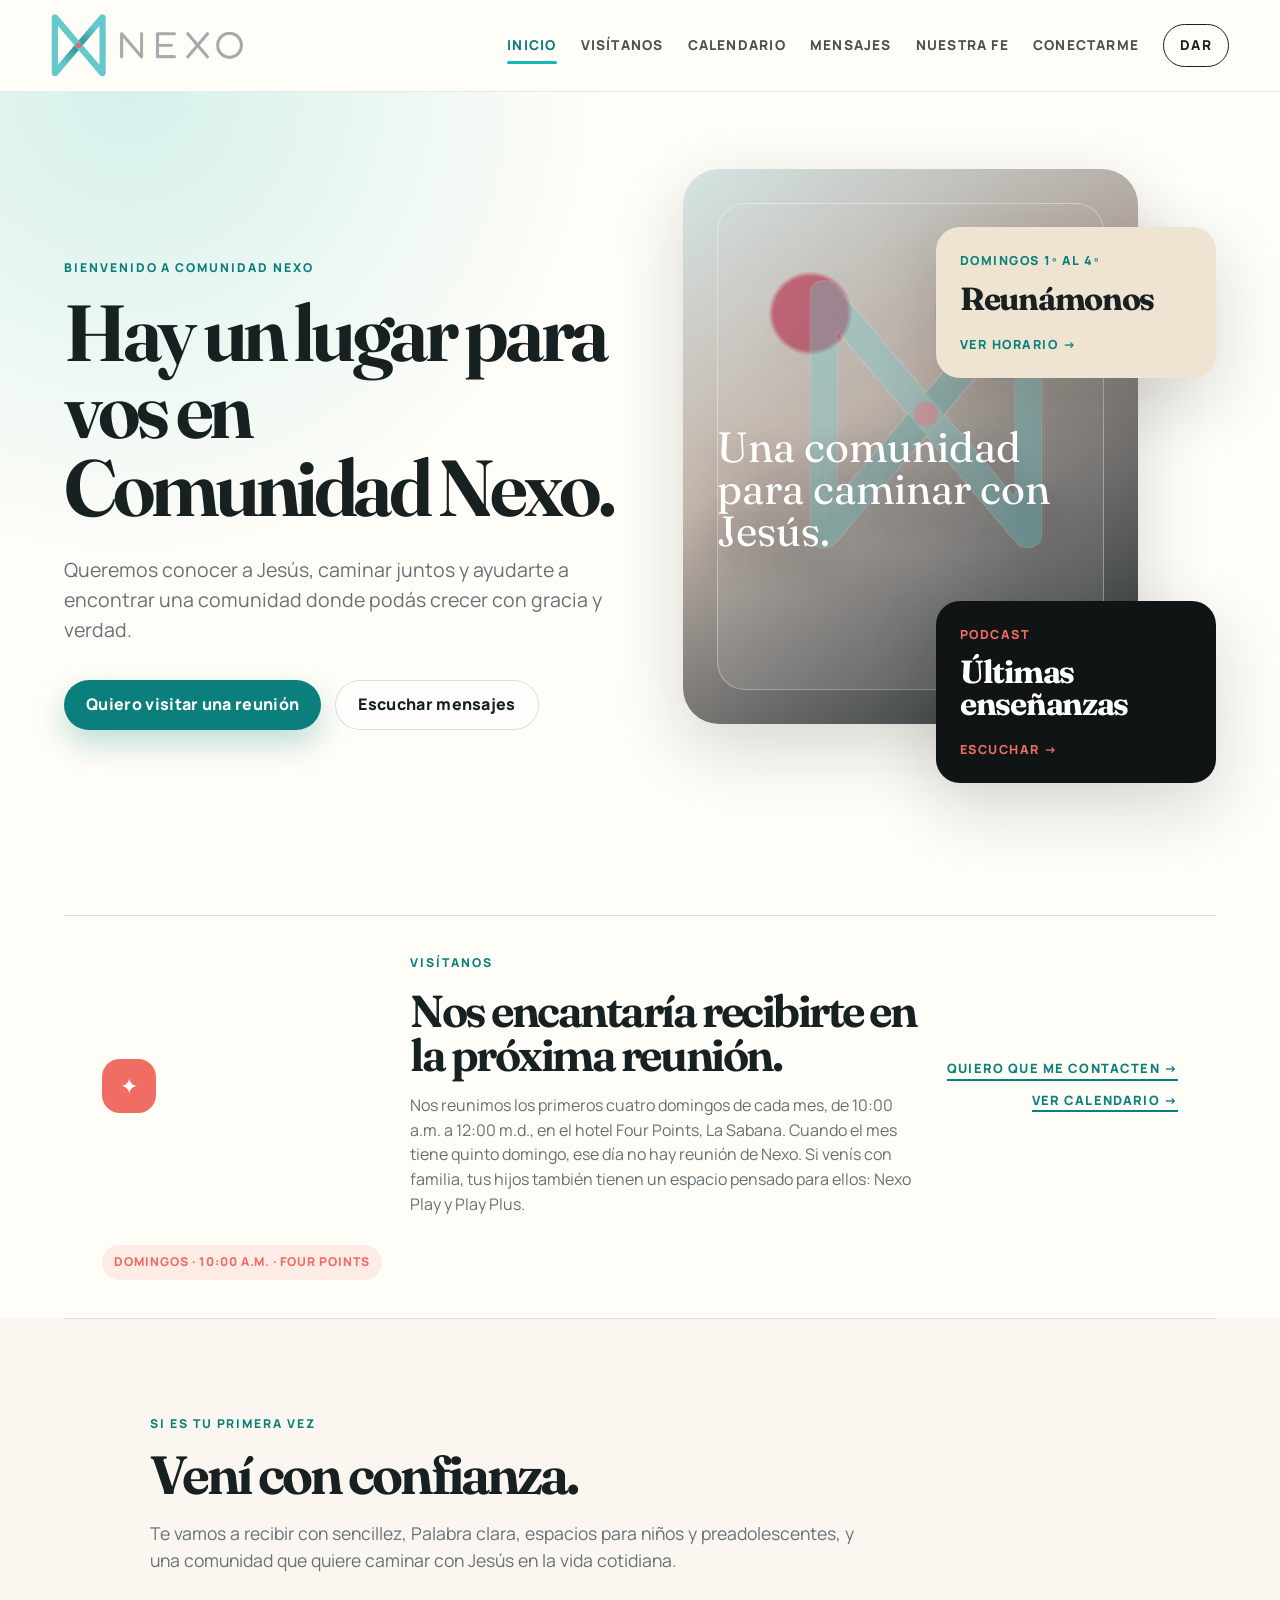
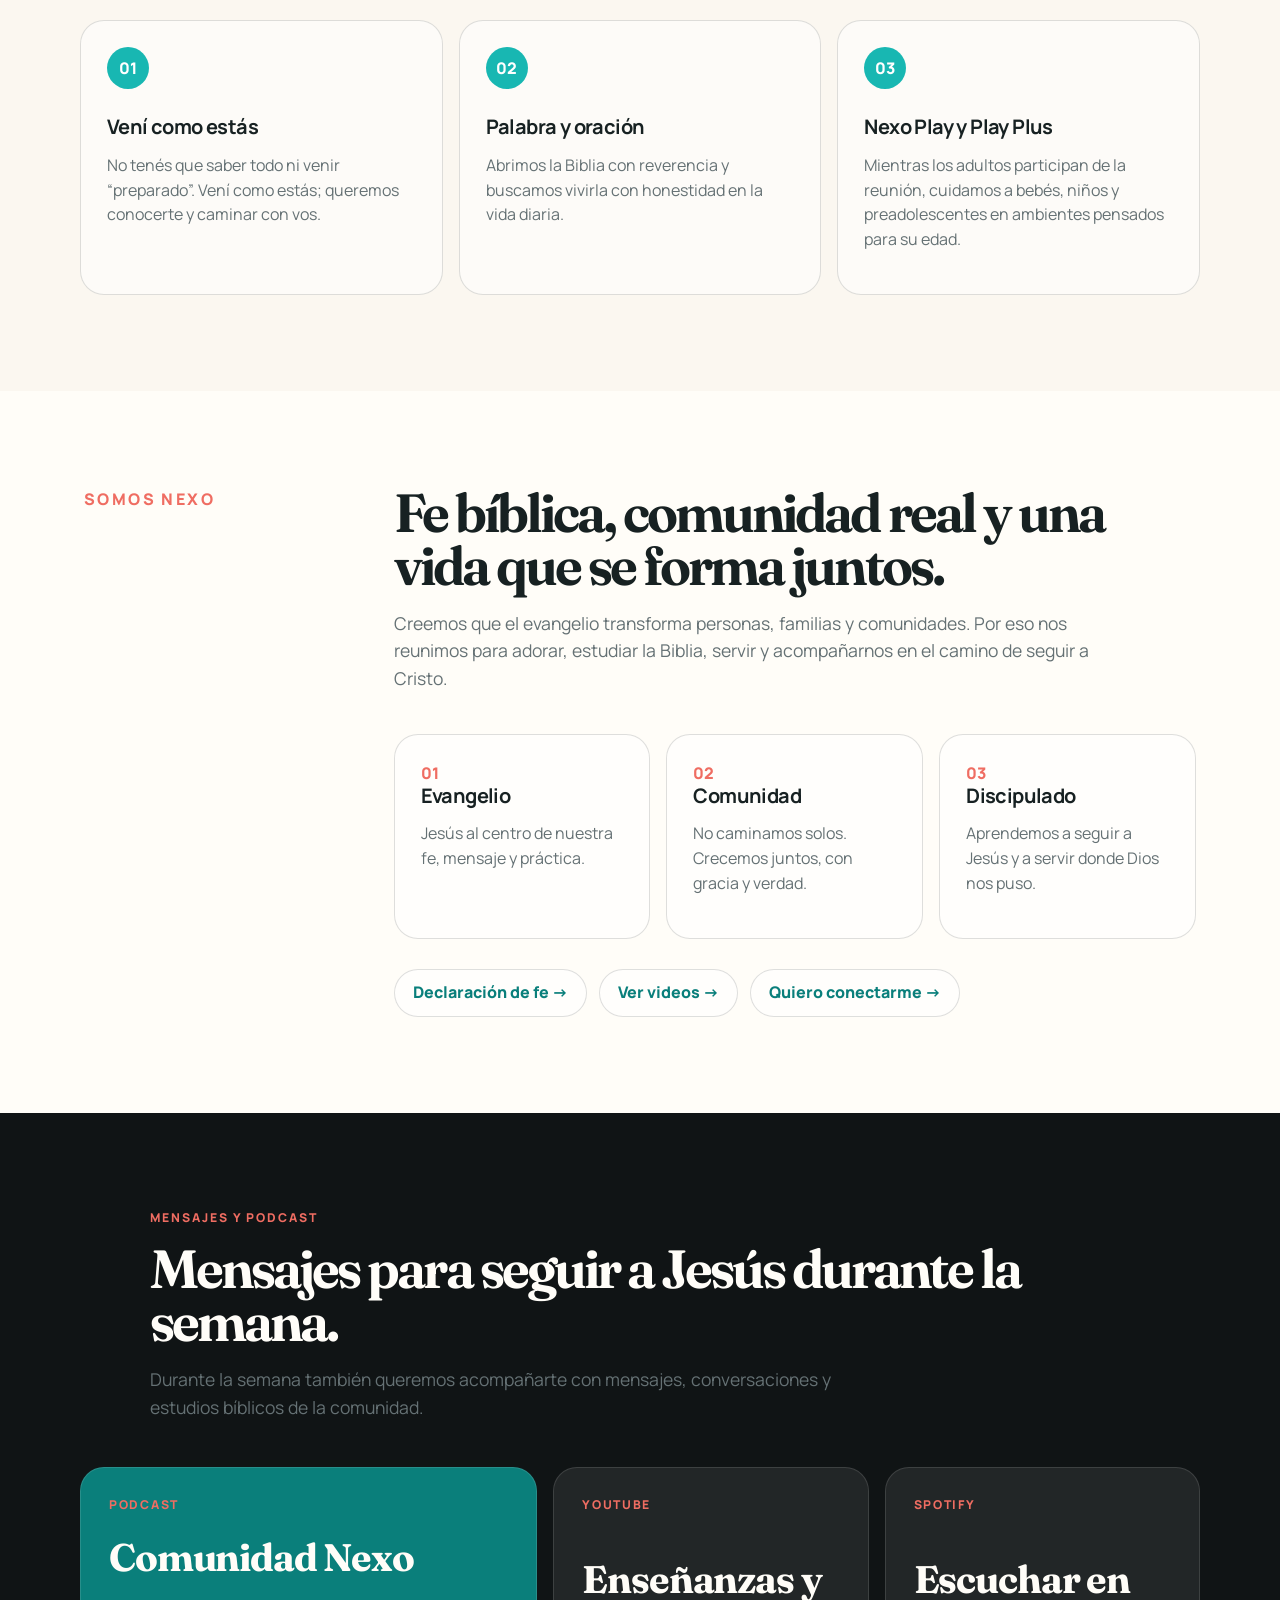
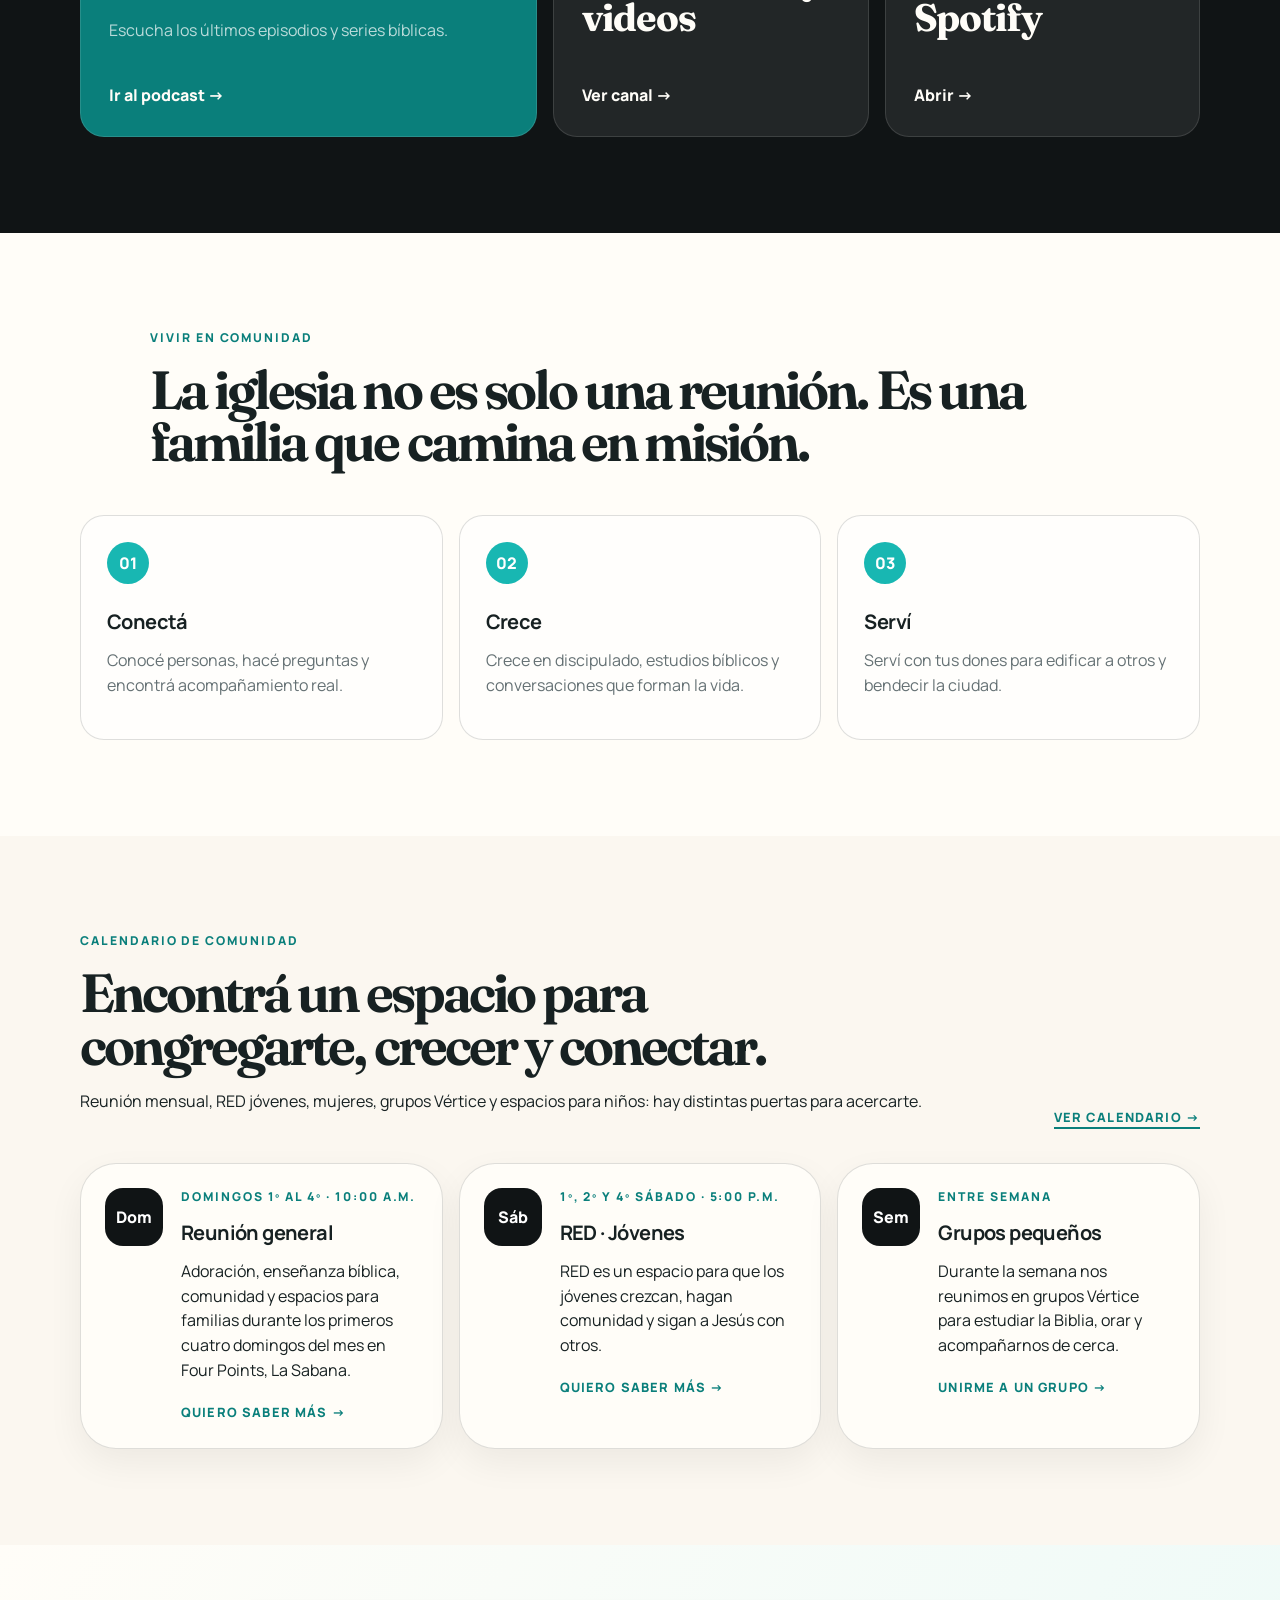
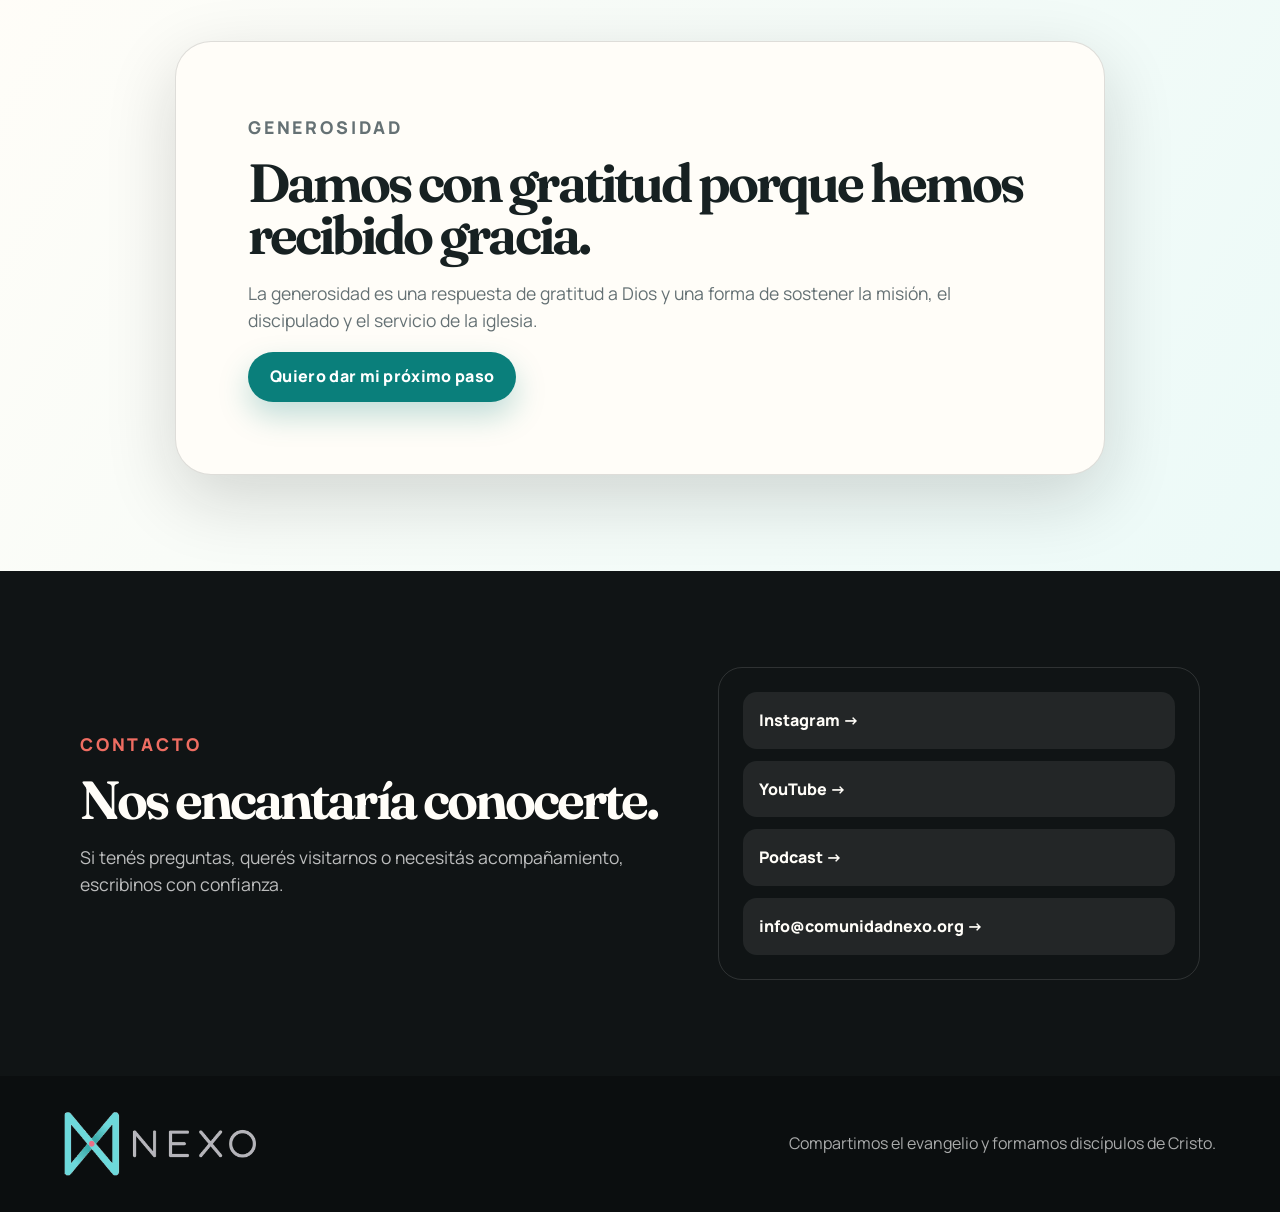
==== commit c9f2d91a: "Fix Nexo Sunday recurrence" ====
--- a/index.html
+++ b/index.html
@@ -13,7 +13,7 @@
   <link rel="preconnect" href="https://fonts.googleapis.com">
   <link rel="preconnect" href="https://fonts.gstatic.com" crossorigin>
   <link href="https://fonts.googleapis.com/css2?family=Fraunces:opsz,wght@9..144,500;9..144,650;9..144,750&family=Manrope:wght@400;500;600;700;800&display=swap" rel="stylesheet">
-  <link rel="stylesheet" href="styles.css?v=20260529-first-sunday" />
+  <link rel="stylesheet" href="styles.css?v=20260529-four-sundays" />
 </head>
 <body>
   <header class="site-header" data-header>
@@ -46,7 +46,7 @@
             <div class="photo-caption">Una comunidad para caminar con Jesús.</div>
           </div>
           <a class="quick-card card-visit" href="#visitanos">
-            <span>Primer domingo</span>
+            <span>Domingos 1º al 4º</span>
             <strong>Reunámonos</strong>
             <em>ver horario →</em>
           </a>
@@ -64,7 +64,7 @@
       <div>
         <p class="eyebrow">Visítanos</p>
         <h2 id="visit-title">Nos encantaría recibirte en la próxima reunión.</h2>
-        <p>Por ahora nos reunimos el primer domingo de cada mes, de 10:00 a.m. a 12:00 m.d., en el hotel Four Points, La Sabana. Si venís con familia, tus hijos también tienen un espacio pensado para ellos: Nexo Play y Play Plus.</p>
+        <p>Nos reunimos los primeros cuatro domingos de cada mes, de 10:00 a.m. a 12:00 m.d., en el hotel Four Points, La Sabana. Cuando el mes tiene quinto domingo, ese día no hay reunión de Nexo. Si venís con familia, tus hijos también tienen un espacio pensado para ellos: Nexo Play y Play Plus.</p>
       </div>
       <div class="visit-actions">
         <a class="text-link" href="registro.html">Quiero que me contacten →</a>
@@ -175,7 +175,7 @@
         <a class="text-link" href="calendario.html">Ver calendario →</a>
       </div>
       <div class="upcoming-grid reveal">
-        <article class="upcoming-card sunday"><span class="event-date">Dom</span><div><p class="eyebrow">Primer domingo del mes · 10:00 a.m.</p><h3>Reunión general</h3><p>Adoración, enseñanza bíblica, comunidad y espacios para familias el primer domingo de cada mes en Four Points, La Sabana.</p><button class="text-link modal-trigger" data-modal-target="modal-cal-domingo">Quiero saber más →</button></div></article>
+        <article class="upcoming-card sunday"><span class="event-date">Dom</span><div><p class="eyebrow">Domingos 1º al 4º · 10:00 a.m.</p><h3>Reunión general</h3><p>Adoración, enseñanza bíblica, comunidad y espacios para familias durante los primeros cuatro domingos del mes en Four Points, La Sabana.</p><button class="text-link modal-trigger" data-modal-target="modal-cal-domingo">Quiero saber más →</button></div></article>
         <article class="upcoming-card youth"><span class="event-date">Sáb</span><div><p class="eyebrow">1º, 2º y 4º sábado · 5:00 p.m.</p><h3>RED · Jóvenes</h3><p>RED es un espacio para que los jóvenes crezcan, hagan comunidad y sigan a Jesús con otros.</p><button class="text-link modal-trigger" data-modal-target="modal-cal-jovenes">Quiero saber más →</button></div></article>
         <article class="upcoming-card groups"><span class="event-date">Sem</span><div><p class="eyebrow">Entre semana</p><h3>Grupos pequeños</h3><p>Durante la semana nos reunimos en grupos Vértice para estudiar la Biblia, orar y acompañarnos de cerca.</p><a class="text-link" href="calendario.html#grupos">Unirme a un grupo →</a></div></article>
       </div>
@@ -207,7 +207,7 @@
     </section>
   </main>
 
-  <dialog class="belief-modal event-modal" id="modal-cal-domingo"><button class="modal-close" data-modal-close aria-label="Cerrar">×</button><p class="eyebrow">Primer domingo del mes · 10:00 a.m. a 12:00 m.d.</p><h2>Reunión general</h2><p>Por ahora nos reunimos el primer domingo de cada mes en el hotel Four Points, La Sabana, para adorar, estudiar la Biblia y vivir comunidad.</p><p><strong>Familias:</strong> durante la reunión hay Nexo Play para bebés hasta 9 años y Play Plus para chicos de 10 a 14.</p><a class="btn btn-primary" href="calendario.html">Ver calendario</a></dialog>
+  <dialog class="belief-modal event-modal" id="modal-cal-domingo"><button class="modal-close" data-modal-close aria-label="Cerrar">×</button><p class="eyebrow">Domingos 1º al 4º · 10:00 a.m. a 12:00 m.d.</p><h2>Reunión general</h2><p>Nos reunimos los primeros cuatro domingos de cada mes en el hotel Four Points, La Sabana, para adorar, estudiar la Biblia y vivir comunidad. Si el mes tiene quinto domingo, ese domingo no hay reunión de Nexo.</p><p><strong>Familias:</strong> durante la reunión hay Nexo Play para bebés hasta 9 años y Play Plus para chicos de 10 a 14.</p><a class="btn btn-primary" href="calendario.html">Ver calendario</a></dialog>
   <dialog class="belief-modal event-modal" id="modal-cal-jovenes"><button class="modal-close" data-modal-close aria-label="Cerrar">×</button><p class="eyebrow">Jóvenes · Sábados seleccionados</p><h2>RED · Jóvenes</h2><p><strong>Primer sábado:</strong> 13 a 17 años. <strong>Segundo sábado:</strong> 18 a 26 años. <strong>Cuarto sábado:</strong> reunión juntos.</p><p>Todas las reuniones son de 5:00 p.m. a 7:00 p.m. en el hotel Four Points, La Sabana. Coordinan Daniel Arceyut y Andrés Monghalo.</p><a class="btn btn-primary" href="calendario.html">Ver próximas fechas</a></dialog>
 
   <footer class="footer">
@@ -217,6 +217,6 @@
     <p>Compartimos el evangelio y formamos discípulos de Cristo.</p>
   </footer>
 
-  <script src="script.js?v=20260529-first-sunday"></script>
+  <script src="script.js?v=20260529-four-sundays"></script>
 </body>
 </html>
